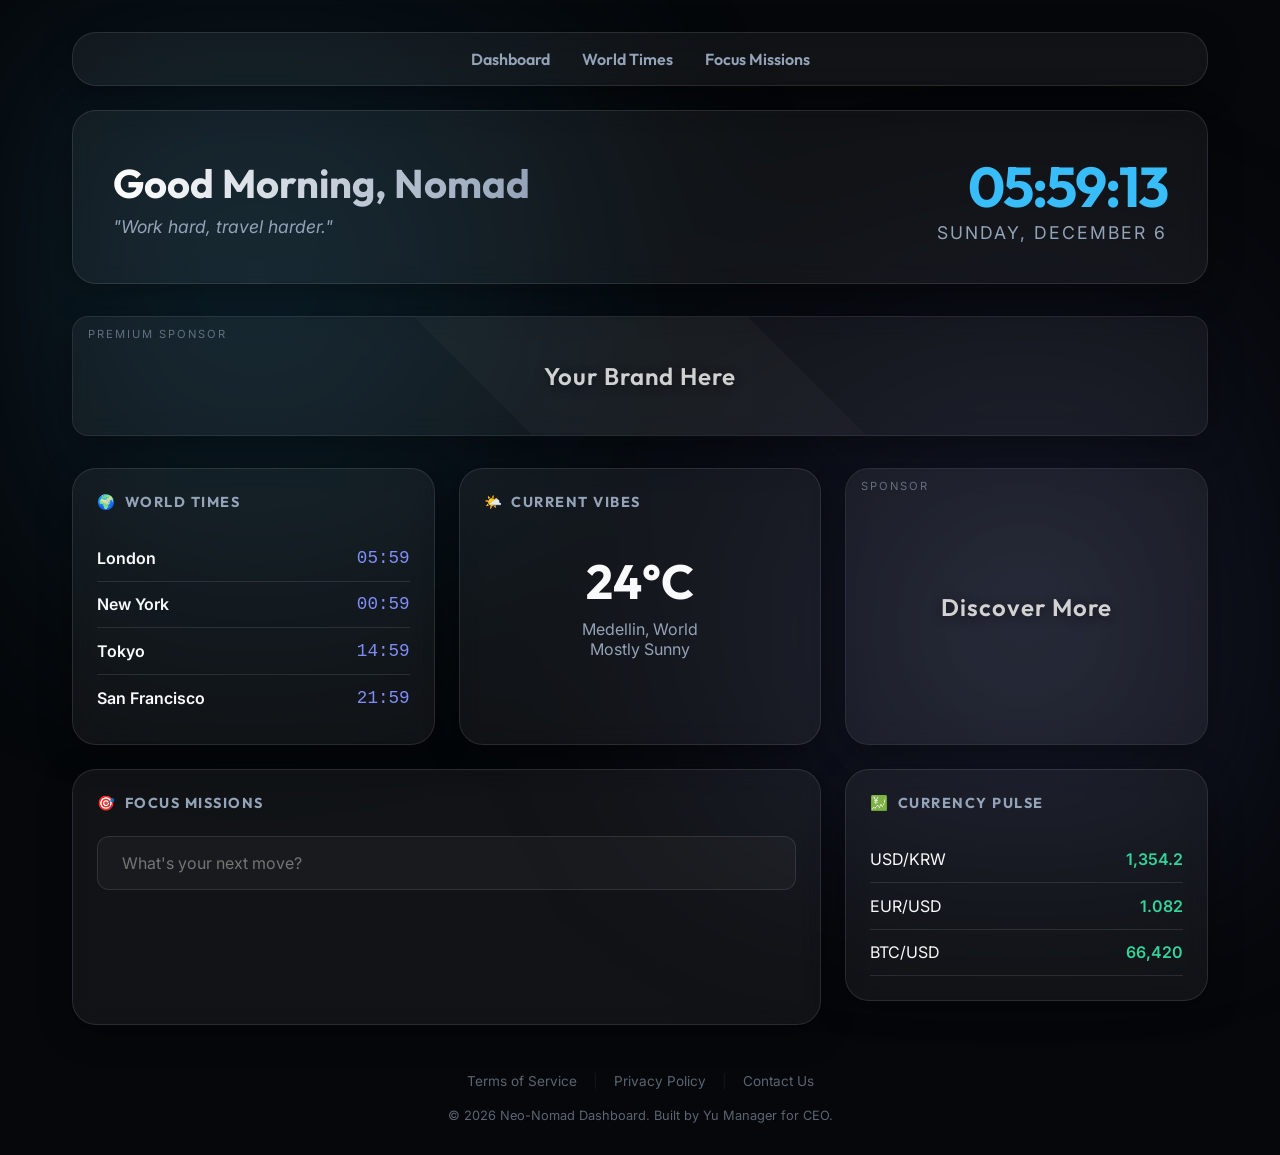
==== index.html @ 683de315 "Enhance site navigation and add policy links for AdSense" ====
<!DOCTYPE html>
<html lang="en">
<head>
    <meta charset="UTF-8">
    <meta name="viewport" content="width=device-width, initial-scale=1.0">
    <title>Neo-Nomad Dashboard | Premium Focus Space</title>
    <meta name="description" content="The ultimate premium dashboard for digital nomads. Stay focused, stay global.">
    <link rel="stylesheet" href="styles.css">
    <!-- Google Fonts: Inter & Outfit -->
    <link href="https://fonts.googleapis.com/css2?family=Inter:wght@300;400;600;800&family=Outfit:wght@300;500;700&display=swap" rel="stylesheet">
    <!-- Google AdSense -->
    <script async src="https://pagead2.googlesyndication.com/pagead/js/adsbygoogle.js?client=ca-pub-3114463937796990" crossorigin="anonymous"></script>
</head>
<body>
    <div class="aura-background"></div>
    
    <main class="dashboard-container">
        <!-- Navigation Menu -->
        <nav class="top-nav glass" id="top">
            <a href="#top">Dashboard</a>
            <a href="#world-times-card">World Times</a>
            <a href="#todo-card">Focus Missions</a>
        </nav>

        <!-- Header Section: Greeting & World Clock -->
        <header class="dashboard-header glass">
            <div class="greeting-area">
                <h1 id="greeting">Good Morning, Nomad</h1>
                <p id="daily-quote">"The world is your office. Make it count."</p>
            </div>
            <div class="main-clock-area">
                <div id="main-time" class="time-display">00:00:00</div>
                <div id="main-date" class="date-display">Saturday, May 16</div>
            </div>
        </header>

        <!-- Premium AdSense Leaderboard Placeholder -->
        <div class="adsense-placeholder leaderboard glass">
            <span class="ad-label">Premium Sponsor</span>
            <div class="ad-content">Your Brand Here</div>
        </div>

        <section class="dashboard-grid">
            <!-- World Times Card -->
            <div class="card glass" id="world-times-card">
                <h3><span class="icon">🌍</span> World Times</h3>
                <div class="timezone-list" id="timezone-list">
                    <!-- Dynamic Content -->
                </div>
            </div>

            <!-- Weather Card -->
            <div class="card glass" id="weather-card">
                <h3><span class="icon">🌤️</span> Current Vibes</h3>
                <div class="weather-content">
                    <div class="temp-main" id="temp">24°C</div>
                    <div class="weather-info">
                        <span id="location">Seoul, KR</span>
                        <span id="condition">Mostly Sunny</span>
                    </div>
                </div>
            </div>

            <!-- Premium AdSense Grid Placeholder -->
            <div class="card glass adsense-placeholder grid-ad">
                <span class="ad-label">Sponsor</span>
                <div class="ad-content">Discover More</div>
            </div>

            <!-- Focus Missions (Todo) -->
            <div class="card glass large" id="todo-card">
                <h3><span class="icon">🎯</span> Focus Missions</h3>
                <form id="todo-form">
                    <input type="text" id="todo-input" placeholder="What's your next move?" autocomplete="off">
                </form>
                <ul id="todo-list">
                    <!-- Dynamic Content -->
                </ul>
            </div>

            <!-- Currency/Finance Card -->
            <div class="card glass" id="finance-card">
                <h3><span class="icon">💹</span> Currency Pulse</h3>
                <div class="currency-list" id="currency-list">
                    <div class="currency-item"><span>USD/KRW</span> <span class="rate">1,354.2</span></div>
                    <div class="currency-item"><span>EUR/USD</span> <span class="rate">1.082</span></div>
                    <div class="currency-item"><span>BTC/USD</span> <span class="rate">66,420</span></div>
                </div>
            </div>
        </section>

        <footer class="dashboard-footer">
            <div class="footer-nav">
                <a href="javascript:alert('Terms of Service is in preparation.')">Terms of Service</a>
                <span class="divider">|</span>
                <a href="javascript:alert('Privacy Policy is in preparation.')">Privacy Policy</a>
                <span class="divider">|</span>
                <a href="mailto:contact@example.com">Contact Us</a>
            </div>
            <p>&copy; 2026 Neo-Nomad Dashboard. Built by Yu Manager for CEO.</p>
        </footer>
    </main>

    <script src="app.js"></script>
</body>
</html>
---- styles.css ----
:root {
    --bg-dark: #05070a;
    --card-bg: rgba(255, 255, 255, 0.05);
    --border-color: rgba(255, 255, 255, 0.1);
    --text-main: #f8fafc;
    --text-muted: #94a3b8;
    --accent-blue: #38bdf8;
    --accent-purple: #818cf8;
    --accent-green: #34d399;
    --font-heading: 'Outfit', sans-serif;
    --font-body: 'Inter', sans-serif;
}

* {
    margin: 0;
    padding: 0;
    box-sizing: border-box;
}

body {
    background-color: var(--bg-dark);
    color: var(--text-main);
    font-family: var(--font-body);
    min-height: 100vh;
    overflow-x: hidden;
    display: flex;
    justify-content: center;
    align-items: center;
}

/* Aurora Background Effect */
.aura-background {
    position: fixed;
    top: 0;
    left: 0;
    width: 100%;
    height: 100%;
    z-index: -1;
    background: radial-gradient(circle at 20% 30%, rgba(56, 189, 248, 0.15) 0%, transparent 40%),
                radial-gradient(circle at 80% 70%, rgba(129, 140, 248, 0.15) 0%, transparent 40%);
    filter: blur(80px);
    animation: aura-move 20s infinite alternate;
}

@keyframes aura-move {
    0% { transform: scale(1) translate(0, 0); }
    100% { transform: scale(1.1) translate(2%, 2%); }
}

.dashboard-container {
    width: 100%;
    max-width: 1200px;
    padding: 2rem;
    animation: fade-in 1s ease-out;
}

@keyframes fade-in {
    from { opacity: 0; transform: translateY(20px); }
    to { opacity: 1; transform: translateY(0); }
}

/* Glassmorphism Utility */
.glass {
    background: var(--card-bg);
    backdrop-filter: blur(12px);
    -webkit-backdrop-filter: blur(12px);
    border: 1px solid var(--border-color);
    border-radius: 24px;
    box-shadow: 0 8px 32px 0 rgba(0, 0, 0, 0.37);
}

/* Header Styles */
.dashboard-header {
    display: flex;
    justify-content: space-between;
    align-items: center;
    padding: 2.5rem;
    margin-bottom: 2rem;
}

.greeting-area h1 {
    font-family: var(--font-heading);
    font-size: 2.5rem;
    font-weight: 700;
    margin-bottom: 0.5rem;
    background: linear-gradient(to right, #fff, var(--text-muted));
    -webkit-background-clip: text;
    -webkit-text-fill-color: transparent;
}

.greeting-area p {
    color: var(--text-muted);
    font-style: italic;
    font-size: 1.1rem;
}

.main-clock-area {
    text-align: right;
}

.time-display {
    font-family: var(--font-heading);
    font-size: 3.5rem;
    font-weight: 700;
    color: var(--accent-blue);
    letter-spacing: -2px;
}

.date-display {
    font-size: 1.1rem;
    color: var(--text-muted);
    text-transform: uppercase;
    letter-spacing: 2px;
}

/* Grid Layout */
.dashboard-grid {
    display: grid;
    grid-template-columns: repeat(3, 1fr);
    gap: 1.5rem;
}

.card {
    padding: 1.5rem;
    transition: transform 0.3s cubic-bezier(0.175, 0.885, 0.32, 1.275), box-shadow 0.3s ease;
}

.card:hover {
    transform: translateY(-5px);
    border-color: rgba(255, 255, 255, 0.2);
    box-shadow: 0 12px 40px 0 rgba(0, 0, 0, 0.5);
}

.card h3 {
    font-family: var(--font-heading);
    font-size: 0.9rem;
    color: var(--text-muted);
    text-transform: uppercase;
    letter-spacing: 1.5px;
    margin-bottom: 1.5rem;
    display: flex;
    align-items: center;
    gap: 8px;
}

.card.large {
    grid-column: span 2;
    grid-row: span 2;
}

/* Timezone List */
.timezone-item {
    display: flex;
    justify-content: space-between;
    align-items: center;
    padding: 0.8rem 0;
    border-bottom: 1px solid var(--border-color);
}

.timezone-item:last-child { border-bottom: none; }
.timezone-city { font-weight: 600; }
.timezone-time { color: var(--accent-purple); font-family: monospace; font-size: 1.1rem; }

/* Weather Section */
.weather-content {
    display: flex;
    flex-direction: column;
    align-items: center;
    justify-content: center;
    padding: 1rem 0;
}

.temp-main {
    font-size: 3rem;
    font-weight: 700;
    font-family: var(--font-heading);
    margin-bottom: 0.5rem;
}

.weather-info {
    display: flex;
    flex-direction: column;
    align-items: center;
    color: var(--text-muted);
}

/* To-do List Section */
#todo-form {
    margin-bottom: 1.5rem;
}

#todo-input {
    width: 100%;
    background: rgba(255, 255, 255, 0.03);
    border: 1px solid var(--border-color);
    padding: 1rem 1.5rem;
    border-radius: 12px;
    color: white;
    font-family: var(--font-body);
    font-size: 1rem;
    transition: all 0.3s ease;
}

#todo-input:focus {
    outline: none;
    border-color: var(--accent-blue);
    background: rgba(255, 255, 255, 0.08);
}

#todo-list {
    list-style: none;
    max-height: 300px;
    overflow-y: auto;
}

.todo-item {
    display: flex;
    align-items: center;
    padding: 1rem;
    background: rgba(255, 255, 255, 0.02);
    border-radius: 12px;
    margin-bottom: 0.8rem;
    transition: all 0.2s ease;
    animation: slide-in 0.3s ease-out;
}

@keyframes slide-in {
    from { opacity: 0; transform: translateX(-10px); }
    to { opacity: 1; transform: translateX(0); }
}

.todo-item:hover {
    background: rgba(255, 255, 255, 0.05);
}

.todo-item input[type="checkbox"] {
    margin-right: 1rem;
    width: 18px;
    height: 18px;
    accent-color: var(--accent-green);
    cursor: pointer;
}

.todo-text {
    flex: 1;
}

.todo-item.completed .todo-text {
    text-decoration: line-through;
    color: var(--text-muted);
}

.delete-btn {
    background: none;
    border: none;
    color: #ef4444;
    cursor: pointer;
    font-size: 1.2rem;
    opacity: 0;
    transition: opacity 0.2s;
}

.todo-item:hover .delete-btn {
    opacity: 1;
}

/* Currency List */
.currency-item {
    display: flex;
    justify-content: space-between;
    padding: 0.8rem 0;
    border-bottom: 1px solid var(--border-color);
}
.rate { color: var(--accent-green); font-weight: 600; }

/* ===== Navigation & Footer Links ===== */
.top-nav {
    display: flex; justify-content: center; gap: 2rem; margin-bottom: 1.5rem; padding: 1rem;
}
.top-nav a {
    color: var(--text-muted); text-decoration: none; font-size: 1rem; font-weight: 600; font-family: var(--font-heading); transition: color 0.3s;
}
.top-nav a:hover { color: var(--accent-blue); }

.footer-nav {
    display: flex; justify-content: center; gap: 1rem; margin-bottom: 1.2rem; align-items: center;
}
.footer-nav a {
    color: var(--text-muted); text-decoration: none; font-size: 0.85rem; transition: color 0.3s;
}
.footer-nav a:hover { color: var(--accent-blue); }
.footer-nav .divider { color: var(--border-color); font-size: 0.85rem; }

/* Footer */
.dashboard-footer {
    text-align: center;
    margin-top: 3rem;
    color: var(--text-muted);
    font-size: 0.8rem;
    opacity: 0.6;
}

/* AdSense Premium Placeholders */
.adsense-placeholder {
    display: flex;
    flex-direction: column;
    align-items: center;
    justify-content: center;
    position: relative;
    overflow: hidden;
    text-align: center;
    margin-bottom: 2rem;
    transition: all 0.3s ease;
    border: 1px solid rgba(255, 255, 255, 0.08);
}

.adsense-placeholder::before {
    content: '';
    position: absolute;
    top: -50%; left: -50%; width: 200%; height: 200%;
    background: radial-gradient(circle, rgba(255,255,255,0.03) 0%, transparent 70%);
    transform: rotate(45deg);
    pointer-events: none;
}

.adsense-placeholder:hover {
    border-color: rgba(255, 255, 255, 0.2);
    box-shadow: 0 0 20px rgba(56, 189, 248, 0.2);
}

.leaderboard {
    width: 100%;
    height: 120px;
    border-radius: 16px;
}

.grid-ad {
    height: 100%;
    min-height: 250px;
    margin-bottom: 0;
}

.ad-label {
    position: absolute;
    top: 10px;
    left: 15px;
    font-size: 0.7rem;
    text-transform: uppercase;
    letter-spacing: 2px;
    color: var(--text-muted);
    opacity: 0.6;
}

.ad-content {
    font-family: var(--font-heading);
    font-size: 1.5rem;
    font-weight: 600;
    color: rgba(255, 255, 255, 0.8);
    letter-spacing: 1px;
    text-shadow: 0 2px 10px rgba(0,0,0,0.5);
}

/* Responsive */
@media (max-width: 992px) {
    .dashboard-grid { grid-template-columns: repeat(2, 1fr); }
    .card.large { grid-column: span 2; }
}

@media (max-width: 600px) {
    .dashboard-header { flex-direction: column; text-align: center; }
    .main-clock-area { text-align: center; margin-top: 1.5rem; }
    .dashboard-grid { grid-template-columns: 1fr; }
    .card.large { grid-column: span 1; }
}
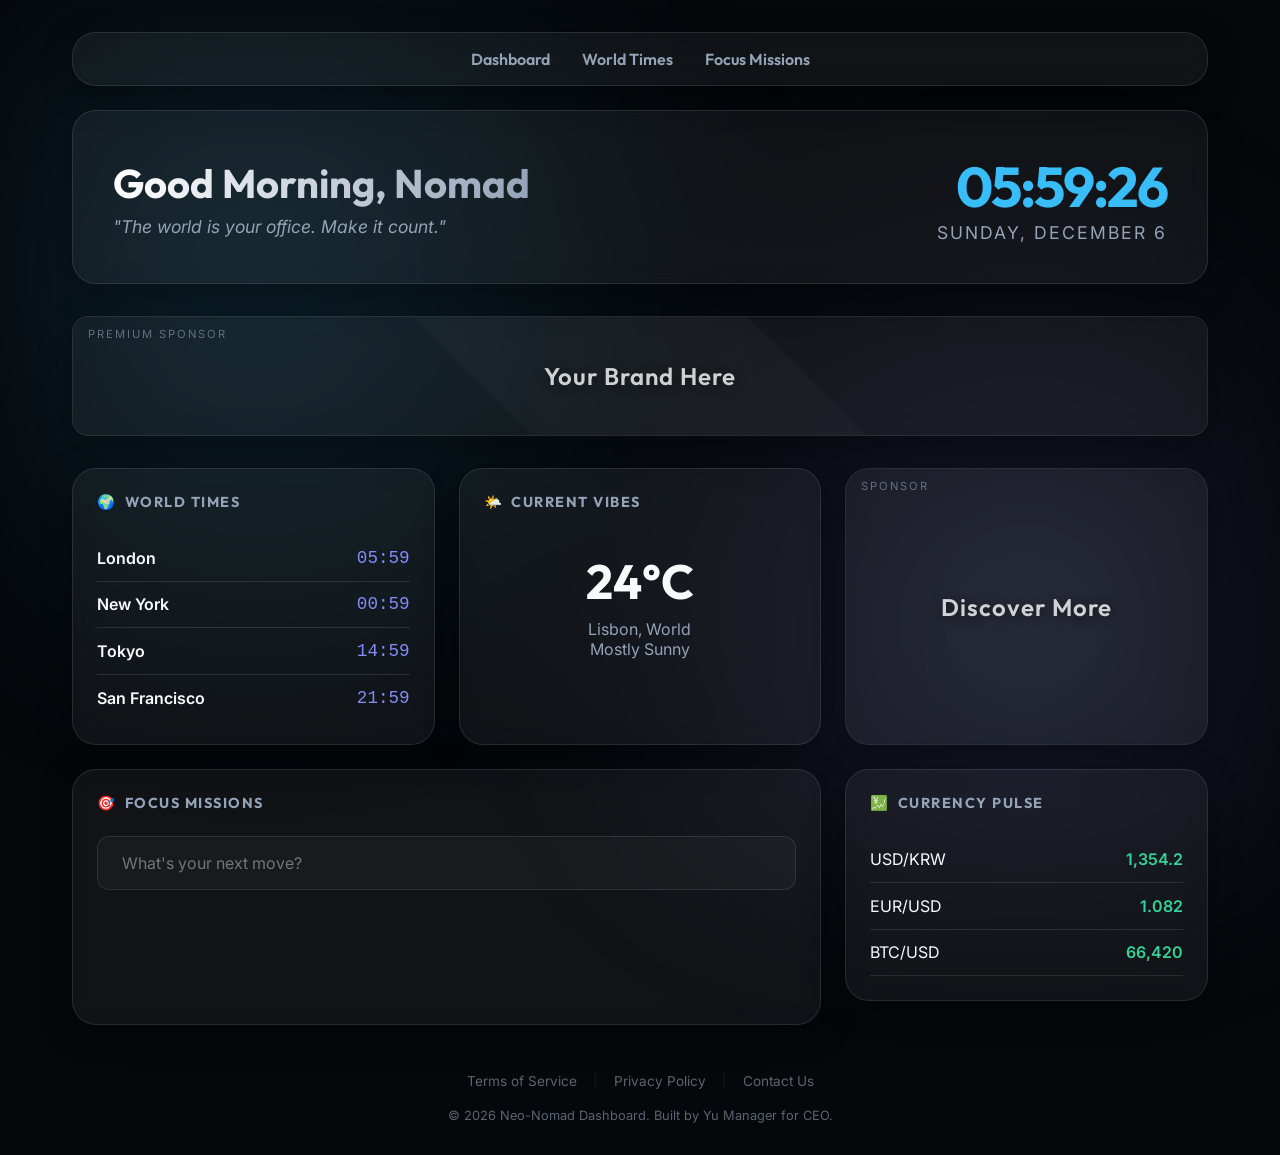
==== commit 51e4376a: "Update Contact Us link to GitHub Issues" ====
--- a/index.html
+++ b/index.html
@@ -95,7 +95,7 @@
                 <span class="divider">|</span>
                 <a href="javascript:alert('Privacy Policy is in preparation.')">Privacy Policy</a>
                 <span class="divider">|</span>
-                <a href="mailto:contact@example.com">Contact Us</a>
+                <a href="https://github.com/k2871015/nomad-schedule/issues/new" target="_blank">Contact Us</a>
             </div>
             <p>&copy; 2026 Neo-Nomad Dashboard. Built by Yu Manager for CEO.</p>
         </footer>
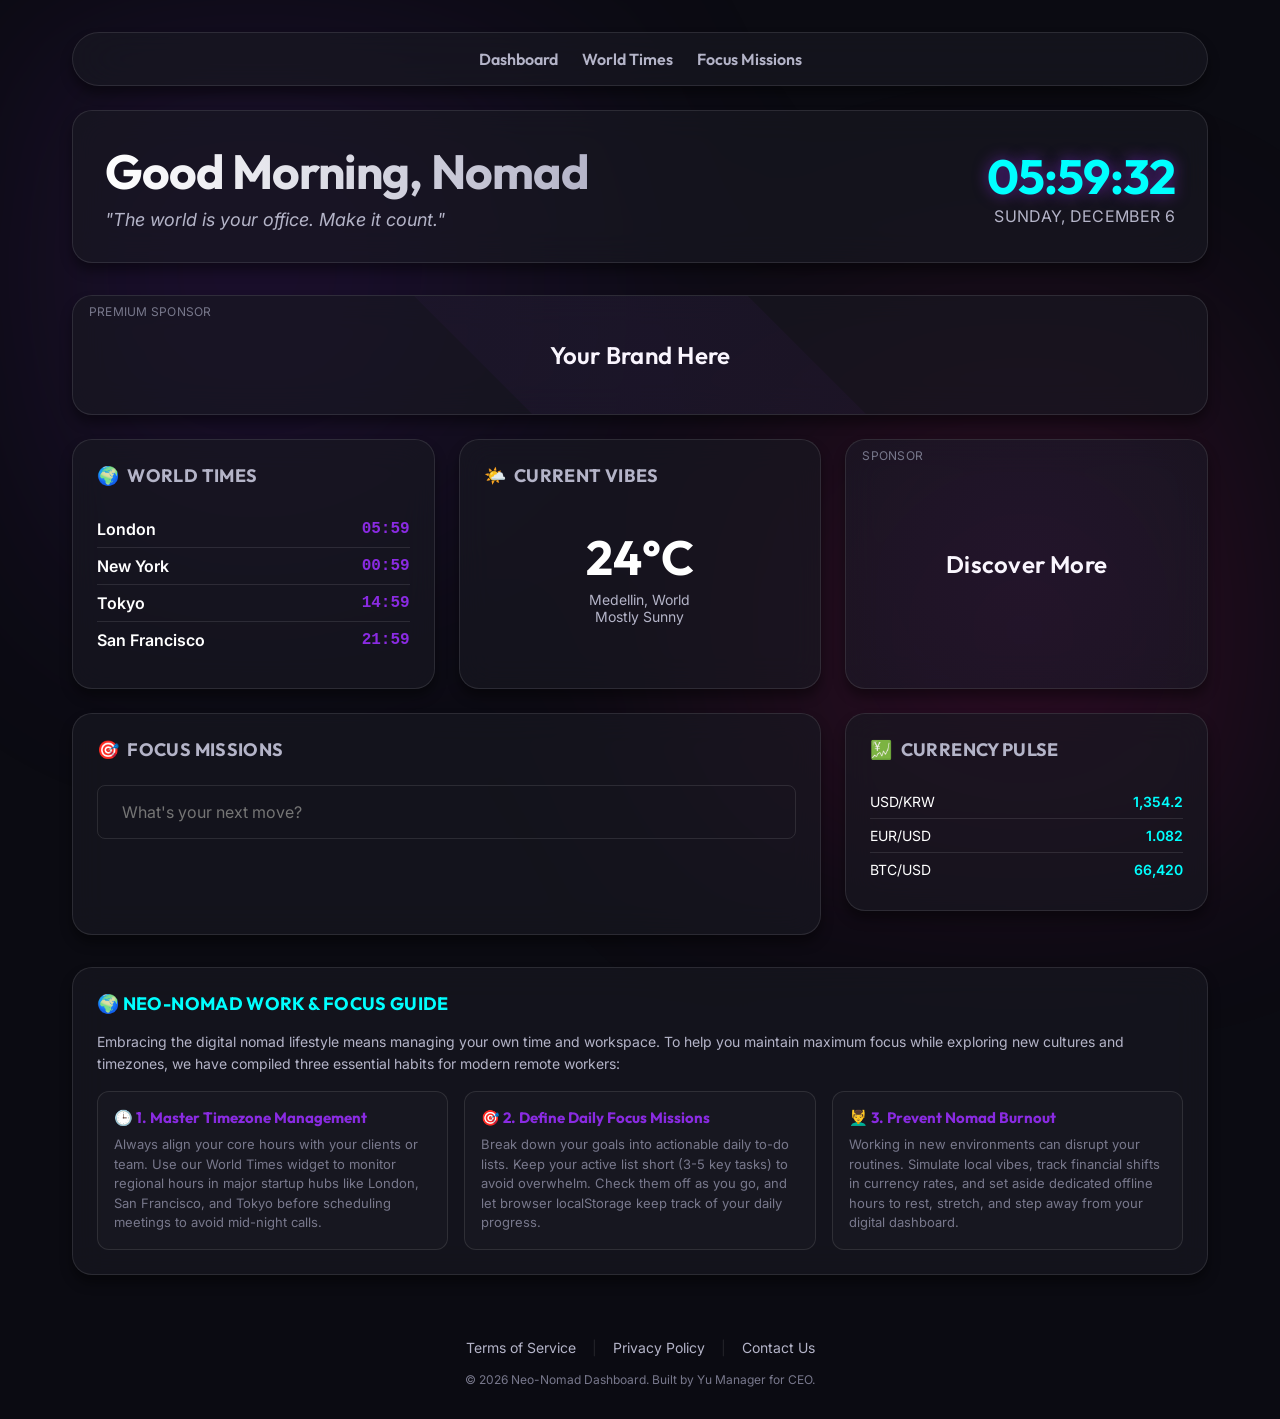
==== commit da45fd17: "fix: AdSense policy violations - add privacy/terms pages and Nomad Guide" ====
--- a/index.html
+++ b/index.html
@@ -89,11 +89,39 @@
             </div>
         </section>
 
+        <!-- ===== NOMAD GUIDE SECTION ===== -->
+        <section class="card glass nomad-guide-section" id="nomad-guide" style="margin-top: var(--spacing-xl); padding: var(--spacing-lg);">
+            <h3 style="color: var(--colors-accent); font-family: var(--font-heading); font-size: 18px; margin-bottom: var(--spacing-md); text-transform: uppercase;">🌍 Neo-Nomad Work & Focus Guide</h3>
+            <p style="color: var(--colors-text-secondary); font-size: 14px; line-height: 1.6; margin-bottom: var(--spacing-md);">
+                Embracing the digital nomad lifestyle means managing your own time and workspace. To help you maintain maximum focus while exploring new cultures and timezones, we have compiled three essential habits for modern remote workers:
+            </p>
+            <div style="display: grid; grid-template-columns: repeat(auto-fit, minmax(280px, 1fr)); gap: var(--spacing-md); margin-top: var(--spacing-md);">
+                <div style="background: rgba(255,255,255,0.02); border: 1px solid var(--colors-border-light); padding: var(--spacing-md); border-radius: var(--radius-md);">
+                    <h4 style="color: var(--colors-primary); font-size: 15px; margin-bottom: var(--spacing-sm); font-family: var(--font-heading);">🕒 1. Master Timezone Management</h4>
+                    <p style="color: var(--colors-text-muted); font-size: 13px; line-height: 1.5;">
+                        Always align your core hours with your clients or team. Use our World Times widget to monitor regional hours in major startup hubs like London, San Francisco, and Tokyo before scheduling meetings to avoid mid-night calls.
+                    </p>
+                </div>
+                <div style="background: rgba(255,255,255,0.02); border: 1px solid var(--colors-border-light); padding: var(--spacing-md); border-radius: var(--radius-md);">
+                    <h4 style="color: var(--colors-primary); font-size: 15px; margin-bottom: var(--spacing-sm); font-family: var(--font-heading);">🎯 2. Define Daily Focus Missions</h4>
+                    <p style="color: var(--colors-text-muted); font-size: 13px; line-height: 1.5;">
+                        Break down your goals into actionable daily to-do lists. Keep your active list short (3-5 key tasks) to avoid overwhelm. Check them off as you go, and let browser localStorage keep track of your daily progress.
+                    </p>
+                </div>
+                <div style="background: rgba(255,255,255,0.02); border: 1px solid var(--colors-border-light); padding: var(--spacing-md); border-radius: var(--radius-md);">
+                    <h4 style="color: var(--colors-primary); font-size: 15px; margin-bottom: var(--spacing-sm); font-family: var(--font-heading);">💆‍♂️ 3. Prevent Nomad Burnout</h4>
+                    <p style="color: var(--colors-text-muted); font-size: 13px; line-height: 1.5;">
+                        Working in new environments can disrupt your routines. Simulate local vibes, track financial shifts in currency rates, and set aside dedicated offline hours to rest, stretch, and step away from your digital dashboard.
+                    </p>
+                </div>
+            </div>
+        </section>
+
         <footer class="dashboard-footer">
             <div class="footer-nav">
-                <a href="javascript:alert('Terms of Service is in preparation.')">Terms of Service</a>
+                <a href="terms.html">Terms of Service</a>
                 <span class="divider">|</span>
-                <a href="javascript:alert('Privacy Policy is in preparation.')">Privacy Policy</a>
+                <a href="privacy.html">Privacy Policy</a>
                 <span class="divider">|</span>
                 <a href="https://github.com/k2871015/nomad-schedule/issues/new" target="_blank">Contact Us</a>
             </div>
--- a/styles.css
+++ b/styles.css
@@ -1,14 +1,44 @@
 :root {
-    --bg-dark: #05070a;
-    --card-bg: rgba(255, 255, 255, 0.05);
-    --border-color: rgba(255, 255, 255, 0.1);
-    --text-main: #f8fafc;
-    --text-muted: #94a3b8;
-    --accent-blue: #38bdf8;
-    --accent-purple: #818cf8;
-    --accent-green: #34d399;
+    --colors-primary: #8A2BE2;
+    --colors-secondary: #FF1493;
+    --colors-accent: #00FFFF;
+    
+    --colors-surface-base: rgba(25, 25, 35, 0.65);
+    --colors-surface-hover: rgba(45, 45, 60, 0.8);
+    --colors-surface-active: rgba(60, 60, 80, 0.9);
+    --colors-background: #0B0B12;
+    
+    --colors-text-primary: #FFFFFF;
+    --colors-text-secondary: #B4B4C8;
+    --colors-text-muted: #78788C;
+    
+    --colors-border-light: rgba(255, 255, 255, 0.1);
+    --colors-border-focus: rgba(138, 43, 226, 0.5);
+    
     --font-heading: 'Outfit', sans-serif;
     --font-body: 'Inter', sans-serif;
+    
+    --spacing-xs: 4px;
+    --spacing-sm: 8px;
+    --spacing-md: 16px;
+    --spacing-lg: 24px;
+    --spacing-xl: 32px;
+    --spacing-2xl: 48px;
+    --spacing-3xl: 64px;
+
+    --backdrop-blur-sm: blur(8px);
+    --backdrop-blur-md: blur(16px);
+    --backdrop-blur-lg: blur(24px);
+
+    --shadow-sm: 0 4px 6px rgba(0, 0, 0, 0.3);
+    --shadow-md: 0 8px 12px rgba(0, 0, 0, 0.4);
+    --shadow-lg: 0 16px 24px rgba(0, 0, 0, 0.5);
+    --shadow-glow: 0 0 15px rgba(138, 43, 226, 0.6);
+
+    --radius-sm: 8px;
+    --radius-md: 12px;
+    --radius-lg: 20px;
+    --radius-full: 9999px;
 }
 
 * {
@@ -18,8 +48,8 @@
 }
 
 body {
-    background-color: var(--bg-dark);
-    color: var(--text-main);
+    background-color: var(--colors-background);
+    color: var(--colors-text-primary);
     font-family: var(--font-body);
     min-height: 100vh;
     overflow-x: hidden;
@@ -36,8 +66,8 @@
     width: 100%;
     height: 100%;
     z-index: -1;
-    background: radial-gradient(circle at 20% 30%, rgba(56, 189, 248, 0.15) 0%, transparent 40%),
-                radial-gradient(circle at 80% 70%, rgba(129, 140, 248, 0.15) 0%, transparent 40%);
+    background: radial-gradient(circle at 20% 30%, rgba(138, 43, 226, 0.15) 0%, transparent 40%),
+                radial-gradient(circle at 80% 70%, rgba(255, 20, 147, 0.15) 0%, transparent 40%);
     filter: blur(80px);
     animation: aura-move 20s infinite alternate;
 }
@@ -50,7 +80,7 @@
 .dashboard-container {
     width: 100%;
     max-width: 1200px;
-    padding: 2rem;
+    padding: var(--spacing-xl);
     animation: fade-in 1s ease-out;
 }
 
@@ -61,12 +91,13 @@
 
 /* Glassmorphism Utility */
 .glass {
-    background: var(--card-bg);
-    backdrop-filter: blur(12px);
-    -webkit-backdrop-filter: blur(12px);
-    border: 1px solid var(--border-color);
-    border-radius: 24px;
-    box-shadow: 0 8px 32px 0 rgba(0, 0, 0, 0.37);
+    background: var(--colors-surface-base);
+    backdrop-filter: var(--backdrop-blur-md);
+    -webkit-backdrop-filter: var(--backdrop-blur-md);
+    border: 1px solid var(--colors-border-light);
+    border-radius: var(--radius-lg);
+    box-shadow: var(--shadow-md);
+    transition: all 0.3s ease;
 }
 
 /* Header Styles */
@@ -74,24 +105,26 @@
     display: flex;
     justify-content: space-between;
     align-items: center;
-    padding: 2.5rem;
-    margin-bottom: 2rem;
+    padding: var(--spacing-xl);
+    margin-bottom: var(--spacing-xl);
 }
 
 .greeting-area h1 {
     font-family: var(--font-heading);
-    font-size: 2.5rem;
+    font-size: 48px;
     font-weight: 700;
-    margin-bottom: 0.5rem;
-    background: linear-gradient(to right, #fff, var(--text-muted));
+    line-height: 1.2;
+    letter-spacing: -0.02em;
+    margin-bottom: var(--spacing-sm);
+    background: linear-gradient(to right, #fff, var(--colors-text-secondary));
     -webkit-background-clip: text;
     -webkit-text-fill-color: transparent;
 }
 
 .greeting-area p {
-    color: var(--text-muted);
+    color: var(--colors-text-secondary);
+    font-size: 18px;
     font-style: italic;
-    font-size: 1.1rem;
 }
 
 .main-clock-area {
@@ -100,47 +133,48 @@
 
 .time-display {
     font-family: var(--font-heading);
-    font-size: 3.5rem;
+    font-size: 48px;
     font-weight: 700;
-    color: var(--accent-blue);
-    letter-spacing: -2px;
+    color: var(--colors-accent);
+    letter-spacing: -0.02em;
+    text-shadow: var(--shadow-glow);
 }
 
 .date-display {
-    font-size: 1.1rem;
-    color: var(--text-muted);
+    font-size: 16px;
+    color: var(--colors-text-secondary);
     text-transform: uppercase;
-    letter-spacing: 2px;
+    letter-spacing: 0.02em;
 }
 
 /* Grid Layout */
 .dashboard-grid {
     display: grid;
     grid-template-columns: repeat(3, 1fr);
-    gap: 1.5rem;
+    gap: var(--spacing-lg);
 }
 
 .card {
-    padding: 1.5rem;
-    transition: transform 0.3s cubic-bezier(0.175, 0.885, 0.32, 1.275), box-shadow 0.3s ease;
+    padding: var(--spacing-lg);
+    border-radius: var(--radius-lg);
 }
 
 .card:hover {
-    transform: translateY(-5px);
-    border-color: rgba(255, 255, 255, 0.2);
-    box-shadow: 0 12px 40px 0 rgba(0, 0, 0, 0.5);
+    transform: translateY(-4px);
+    border-color: var(--colors-primary);
+    box-shadow: var(--shadow-lg);
 }
 
 .card h3 {
     font-family: var(--font-heading);
-    font-size: 0.9rem;
-    color: var(--text-muted);
+    font-size: 18px;
+    color: var(--colors-text-secondary);
     text-transform: uppercase;
-    letter-spacing: 1.5px;
-    margin-bottom: 1.5rem;
-    display: flex;
-    align-items: center;
-    gap: 8px;
+    letter-spacing: 0.02em;
+    margin-bottom: var(--spacing-lg);
+    display: flex;
+    align-items: center;
+    gap: var(--spacing-sm);
 }
 
 .card.large {
@@ -153,13 +187,13 @@
     display: flex;
     justify-content: space-between;
     align-items: center;
-    padding: 0.8rem 0;
-    border-bottom: 1px solid var(--border-color);
+    padding: var(--spacing-sm) 0;
+    border-bottom: 1px solid var(--colors-border-light);
 }
 
 .timezone-item:last-child { border-bottom: none; }
-.timezone-city { font-weight: 600; }
-.timezone-time { color: var(--accent-purple); font-family: monospace; font-size: 1.1rem; }
+.timezone-city { font-weight: 600; color: var(--colors-text-primary); }
+.timezone-time { color: var(--colors-primary); font-family: monospace; font-size: 16px; font-weight: bold; }
 
 /* Weather Section */
 .weather-content {
@@ -167,44 +201,46 @@
     flex-direction: column;
     align-items: center;
     justify-content: center;
-    padding: 1rem 0;
+    padding: var(--spacing-md) 0;
 }
 
 .temp-main {
-    font-size: 3rem;
+    font-size: 48px;
     font-weight: 700;
     font-family: var(--font-heading);
-    margin-bottom: 0.5rem;
+    margin-bottom: var(--spacing-xs);
+    color: var(--colors-text-primary);
 }
 
 .weather-info {
     display: flex;
     flex-direction: column;
     align-items: center;
-    color: var(--text-muted);
+    color: var(--colors-text-secondary);
+    font-size: 14px;
 }
 
 /* To-do List Section */
 #todo-form {
-    margin-bottom: 1.5rem;
+    margin-bottom: var(--spacing-md);
 }
 
 #todo-input {
     width: 100%;
-    background: rgba(255, 255, 255, 0.03);
-    border: 1px solid var(--border-color);
-    padding: 1rem 1.5rem;
-    border-radius: 12px;
-    color: white;
+    background: transparent;
+    border: 1px solid var(--colors-border-light);
+    padding: var(--spacing-md) var(--spacing-lg);
+    border-radius: var(--radius-sm);
+    color: var(--colors-text-primary);
     font-family: var(--font-body);
-    font-size: 1rem;
+    font-size: 16px;
     transition: all 0.3s ease;
 }
 
 #todo-input:focus {
     outline: none;
-    border-color: var(--accent-blue);
-    background: rgba(255, 255, 255, 0.08);
+    border-color: var(--colors-border-focus);
+    box-shadow: var(--shadow-glow);
 }
 
 #todo-list {
@@ -216,10 +252,10 @@
 .todo-item {
     display: flex;
     align-items: center;
-    padding: 1rem;
-    background: rgba(255, 255, 255, 0.02);
-    border-radius: 12px;
-    margin-bottom: 0.8rem;
+    padding: var(--spacing-md);
+    background: var(--colors-surface-base);
+    border-radius: var(--radius-md);
+    margin-bottom: var(--spacing-sm);
     transition: all 0.2s ease;
     animation: slide-in 0.3s ease-out;
 }
@@ -230,32 +266,34 @@
 }
 
 .todo-item:hover {
-    background: rgba(255, 255, 255, 0.05);
+    background: var(--colors-surface-hover);
+    transform: translateX(4px);
 }
 
 .todo-item input[type="checkbox"] {
-    margin-right: 1rem;
+    margin-right: var(--spacing-md);
     width: 18px;
     height: 18px;
-    accent-color: var(--accent-green);
+    accent-color: var(--colors-primary);
     cursor: pointer;
 }
 
 .todo-text {
     flex: 1;
+    font-size: 14px;
 }
 
 .todo-item.completed .todo-text {
     text-decoration: line-through;
-    color: var(--text-muted);
+    color: var(--colors-text-muted);
 }
 
 .delete-btn {
     background: none;
     border: none;
-    color: #ef4444;
+    color: var(--colors-secondary);
     cursor: pointer;
-    font-size: 1.2rem;
+    font-size: 18px;
     opacity: 0;
     transition: opacity 0.2s;
 }
@@ -268,36 +306,39 @@
 .currency-item {
     display: flex;
     justify-content: space-between;
-    padding: 0.8rem 0;
-    border-bottom: 1px solid var(--border-color);
-}
-.rate { color: var(--accent-green); font-weight: 600; }
+    padding: var(--spacing-sm) 0;
+    border-bottom: 1px solid var(--colors-border-light);
+    font-size: 14px;
+}
+.currency-item:last-child { border-bottom: none; }
+.rate { color: var(--colors-accent); font-weight: 600; }
 
 /* ===== Navigation & Footer Links ===== */
 .top-nav {
-    display: flex; justify-content: center; gap: 2rem; margin-bottom: 1.5rem; padding: 1rem;
+    display: flex; justify-content: center; gap: var(--spacing-lg); margin-bottom: var(--spacing-lg); padding: var(--spacing-md);
+    backdrop-filter: var(--backdrop-blur-lg);
+    border-radius: var(--radius-full);
 }
 .top-nav a {
-    color: var(--text-muted); text-decoration: none; font-size: 1rem; font-weight: 600; font-family: var(--font-heading); transition: color 0.3s;
-}
-.top-nav a:hover { color: var(--accent-blue); }
+    color: var(--colors-text-secondary); text-decoration: none; font-size: 16px; font-weight: 600; font-family: var(--font-heading); transition: color 0.3s;
+}
+.top-nav a:hover { color: var(--colors-primary); text-shadow: var(--shadow-glow); }
 
 .footer-nav {
-    display: flex; justify-content: center; gap: 1rem; margin-bottom: 1.2rem; align-items: center;
+    display: flex; justify-content: center; gap: var(--spacing-md); margin-bottom: var(--spacing-md); align-items: center;
 }
 .footer-nav a {
-    color: var(--text-muted); text-decoration: none; font-size: 0.85rem; transition: color 0.3s;
-}
-.footer-nav a:hover { color: var(--accent-blue); }
-.footer-nav .divider { color: var(--border-color); font-size: 0.85rem; }
+    color: var(--colors-text-secondary); text-decoration: none; font-size: 14px; transition: color 0.3s;
+}
+.footer-nav a:hover { color: var(--colors-primary); }
+.footer-nav .divider { color: var(--colors-border-light); font-size: 14px; }
 
 /* Footer */
 .dashboard-footer {
     text-align: center;
-    margin-top: 3rem;
-    color: var(--text-muted);
-    font-size: 0.8rem;
-    opacity: 0.6;
+    margin-top: var(--spacing-3xl);
+    color: var(--colors-text-muted);
+    font-size: 12px;
 }
 
 /* AdSense Premium Placeholders */
@@ -309,29 +350,29 @@
     position: relative;
     overflow: hidden;
     text-align: center;
-    margin-bottom: 2rem;
+    margin-bottom: var(--spacing-lg);
     transition: all 0.3s ease;
-    border: 1px solid rgba(255, 255, 255, 0.08);
+    border: 1px solid var(--colors-border-light);
 }
 
 .adsense-placeholder::before {
     content: '';
     position: absolute;
     top: -50%; left: -50%; width: 200%; height: 200%;
-    background: radial-gradient(circle, rgba(255,255,255,0.03) 0%, transparent 70%);
+    background: radial-gradient(circle, rgba(138, 43, 226, 0.05) 0%, transparent 70%);
     transform: rotate(45deg);
     pointer-events: none;
 }
 
 .adsense-placeholder:hover {
-    border-color: rgba(255, 255, 255, 0.2);
-    box-shadow: 0 0 20px rgba(56, 189, 248, 0.2);
+    border-color: var(--colors-primary);
+    box-shadow: var(--shadow-glow);
 }
 
 .leaderboard {
     width: 100%;
     height: 120px;
-    border-radius: 16px;
+    border-radius: var(--radius-lg);
 }
 
 .grid-ad {
@@ -342,33 +383,47 @@
 
 .ad-label {
     position: absolute;
-    top: 10px;
-    left: 15px;
-    font-size: 0.7rem;
+    top: var(--spacing-sm);
+    left: var(--spacing-md);
+    font-size: 12px;
     text-transform: uppercase;
-    letter-spacing: 2px;
-    color: var(--text-muted);
-    opacity: 0.6;
+    letter-spacing: 0.02em;
+    color: var(--colors-text-muted);
 }
 
 .ad-content {
     font-family: var(--font-heading);
-    font-size: 1.5rem;
+    font-size: 24px;
     font-weight: 600;
-    color: rgba(255, 255, 255, 0.8);
-    letter-spacing: 1px;
-    text-shadow: 0 2px 10px rgba(0,0,0,0.5);
+    color: var(--colors-text-primary);
+    letter-spacing: 0.01em;
 }
 
 /* Responsive */
-@media (max-width: 992px) {
+@media (max-width: 1024px) {
     .dashboard-grid { grid-template-columns: repeat(2, 1fr); }
     .card.large { grid-column: span 2; }
 }
 
-@media (max-width: 600px) {
-    .dashboard-header { flex-direction: column; text-align: center; }
-    .main-clock-area { text-align: center; margin-top: 1.5rem; }
+@media (max-width: 640px) {
+    .dashboard-header { flex-direction: column; text-align: center; gap: var(--spacing-md); }
+    .main-clock-area { text-align: center; margin-top: 0; }
     .dashboard-grid { grid-template-columns: 1fr; }
     .card.large { grid-column: span 1; }
-}
+    .top-nav { flex-direction: column; text-align: center; gap: var(--spacing-sm); border-radius: var(--radius-lg); }
+}
+
+/* Scrollbar customization */
+::-webkit-scrollbar {
+    width: 8px;
+}
+::-webkit-scrollbar-track {
+    background: var(--colors-background);
+}
+::-webkit-scrollbar-thumb {
+    background: var(--colors-surface-active);
+    border-radius: var(--radius-full);
+}
+::-webkit-scrollbar-thumb:hover {
+    background: var(--colors-primary);
+}
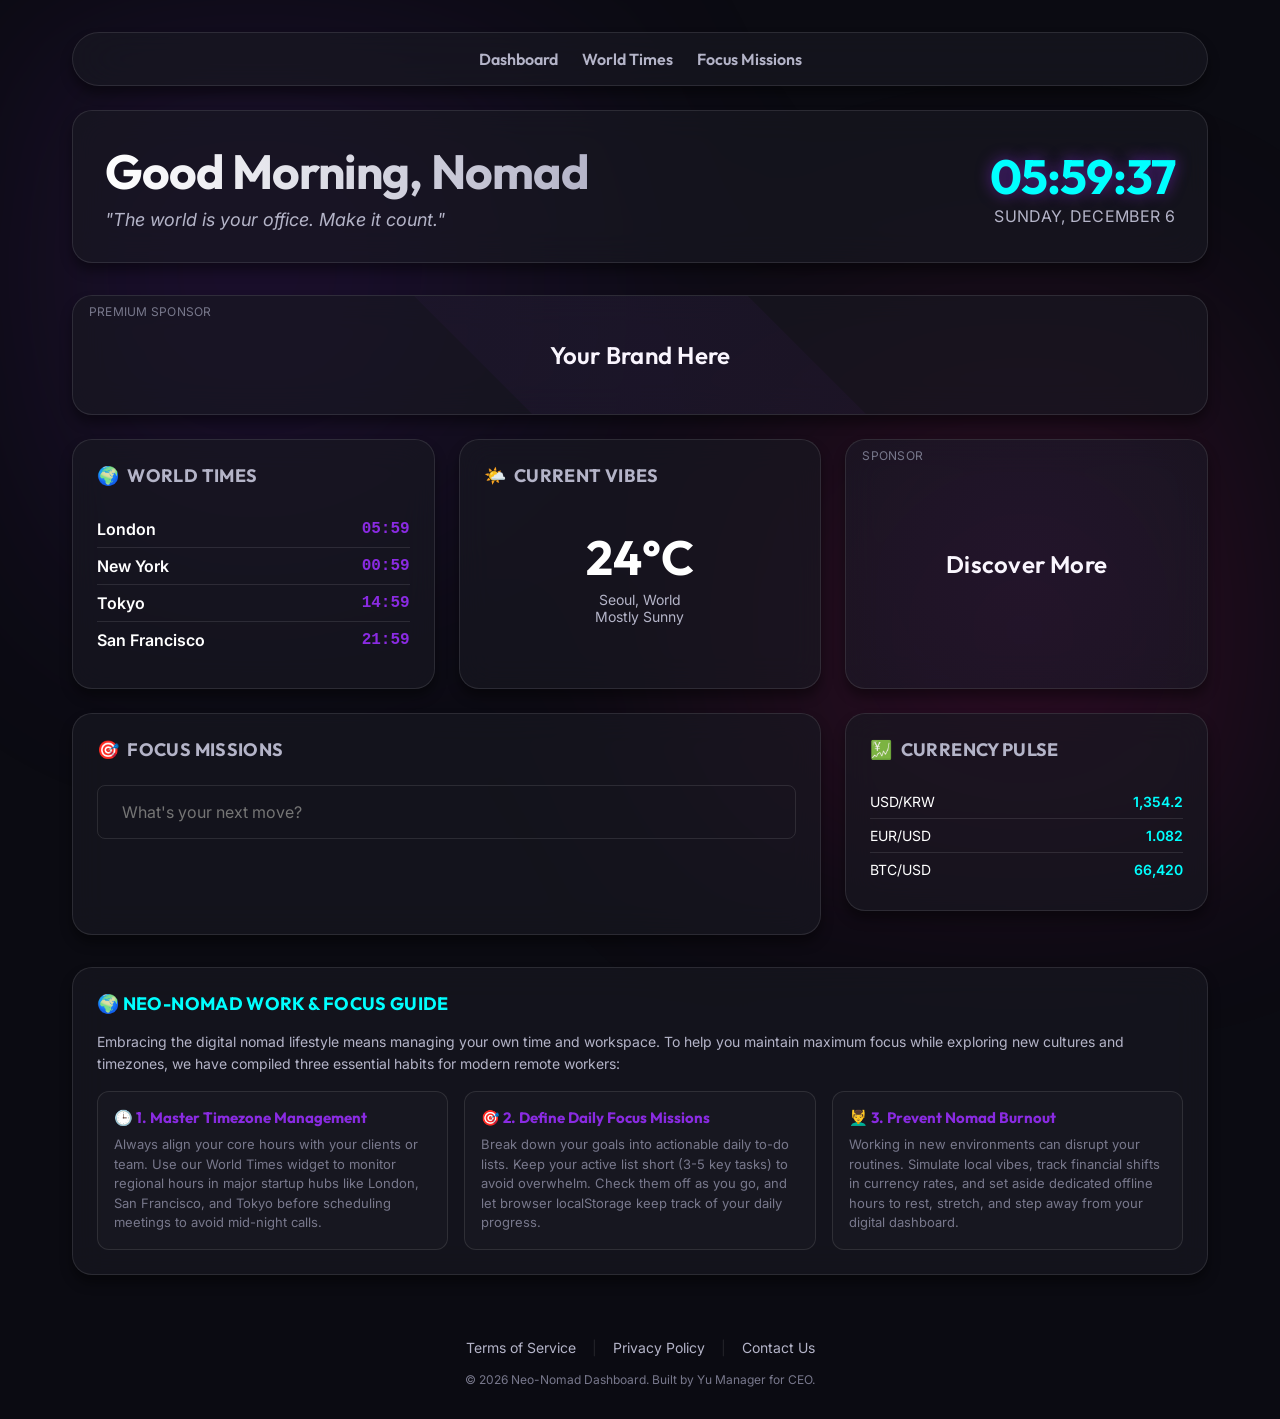
==== commit 2344e8e5: "fix: add google-adsense-account verification snippet" ====
--- a/index.html
+++ b/index.html
@@ -9,6 +9,7 @@
     <!-- Google Fonts: Inter & Outfit -->
     <link href="https://fonts.googleapis.com/css2?family=Inter:wght@300;400;600;800&family=Outfit:wght@300;500;700&display=swap" rel="stylesheet">
     <!-- Google AdSense -->
+    <meta name="google-adsense-account" content="ca-pub-3114463937796990">
     <script async src="https://pagead2.googlesyndication.com/pagead/js/adsbygoogle.js?client=ca-pub-3114463937796990" crossorigin="anonymous"></script>
 </head>
 <body>
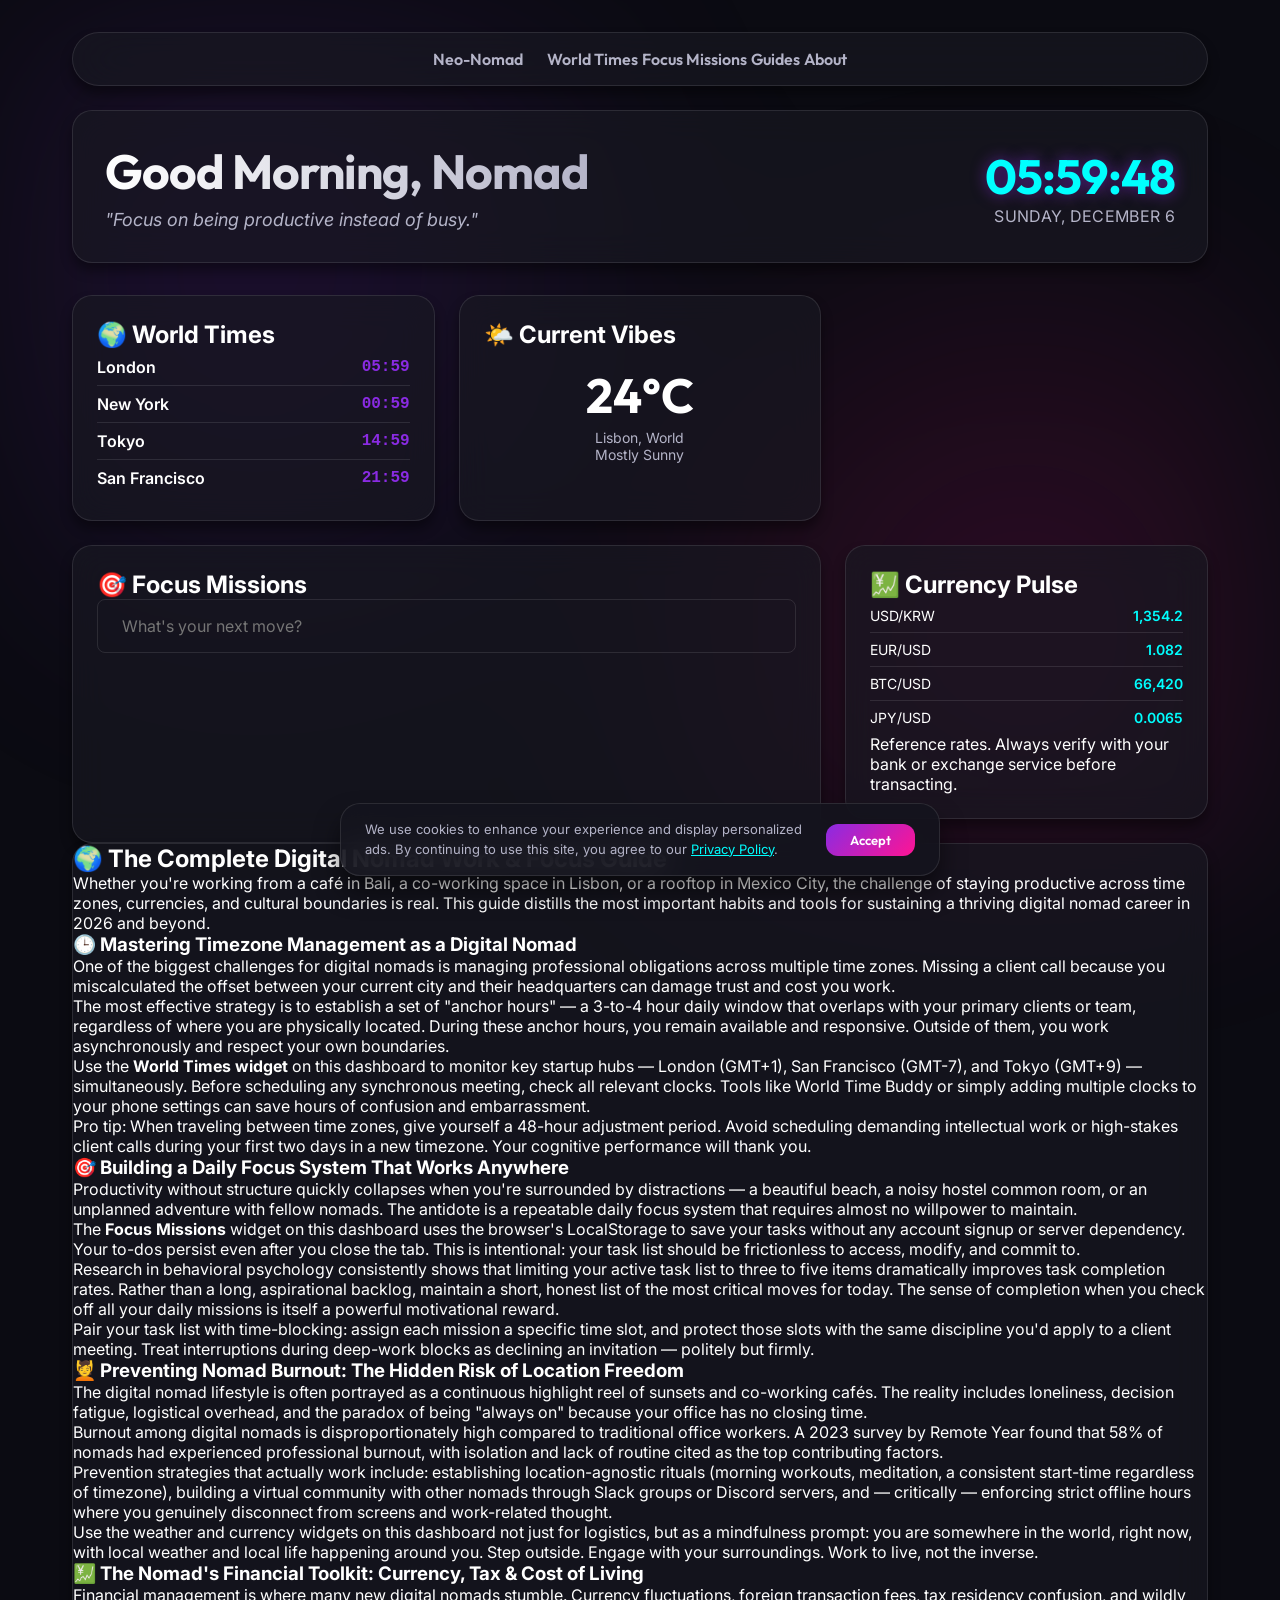
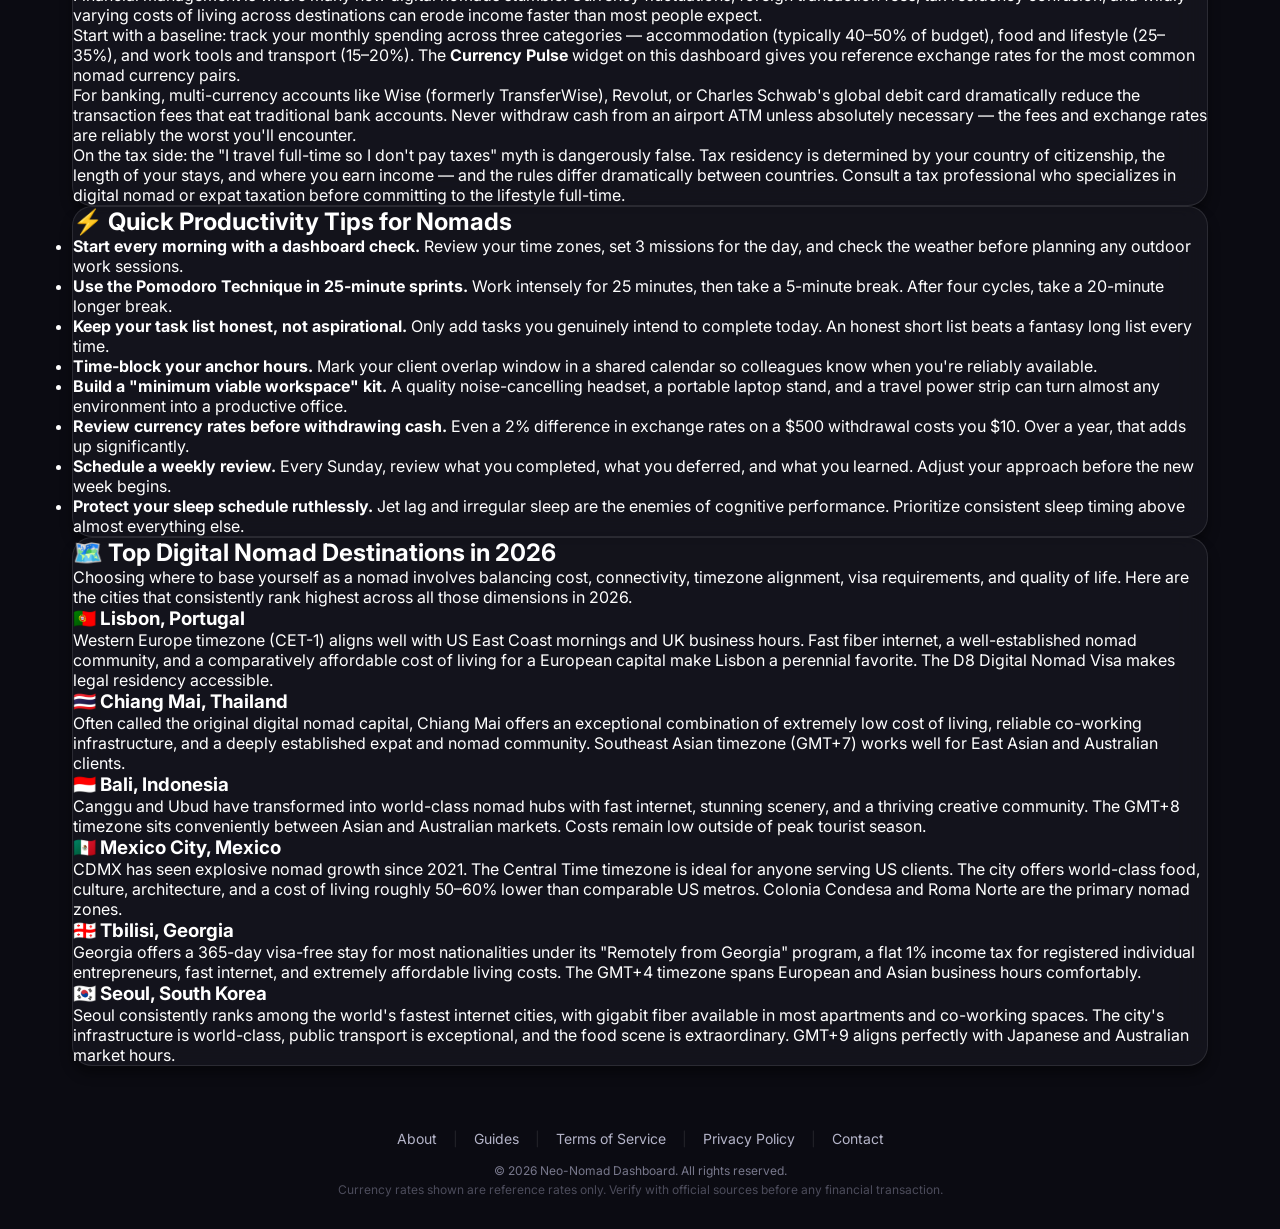
==== commit 5ff170a5: "feat: integrate Formspree contact form, style cookie consent banner, and add sitemap.xml" ====
--- a/index.html
+++ b/index.html
@@ -3,24 +3,51 @@
 <head>
     <meta charset="UTF-8">
     <meta name="viewport" content="width=device-width, initial-scale=1.0">
-    <title>Neo-Nomad Dashboard | Premium Focus Space</title>
-    <meta name="description" content="The ultimate premium dashboard for digital nomads. Stay focused, stay global.">
-    <link rel="stylesheet" href="styles.css">
-    <!-- Google Fonts: Inter & Outfit -->
-    <link href="https://fonts.googleapis.com/css2?family=Inter:wght@300;400;600;800&family=Outfit:wght@300;500;700&display=swap" rel="stylesheet">
+    <title>Neo-Nomad Dashboard | Productivity Tools for Digital Nomads</title>
+    <meta name="description" content="Neo-Nomad Dashboard helps digital nomads track world times, manage focus tasks, and stay productive from anywhere. Free productivity tools for remote workers.">
+    <meta name="keywords" content="digital nomad, productivity dashboard, world clock, remote work, time zones, focus timer, nomad tools">
+    <meta name="author" content="Neo-Nomad Team">
+    <link rel="canonical" href="https://nomad-schedule.pages.dev/">
+
+    <!-- Open Graph -->
+    <meta property="og:title" content="Neo-Nomad Dashboard | Productivity Tools for Digital Nomads">
+    <meta property="og:description" content="Free productivity dashboard for digital nomads. Track world times, manage daily missions, and work from anywhere.">
+    <meta property="og:type" content="website">
+    <meta property="og:url" content="https://nomad-schedule.pages.dev/">
+    <meta property="og:site_name" content="Neo-Nomad Dashboard">
+
+    <!-- Twitter Card -->
+    <meta name="twitter:card" content="summary_large_image">
+    <meta name="twitter:title" content="Neo-Nomad Dashboard">
+    <meta name="twitter:description" content="Productivity tools built for the modern digital nomad lifestyle.">
+
     <!-- Google AdSense -->
     <meta name="google-adsense-account" content="ca-pub-3114463937796990">
     <script async src="https://pagead2.googlesyndication.com/pagead/js/adsbygoogle.js?client=ca-pub-3114463937796990" crossorigin="anonymous"></script>
+
+    <!-- Google Fonts: Inter & Outfit -->
+    <link href="https://fonts.googleapis.com/css2?family=Inter:wght@300;400;600;800&family=Outfit:wght@300;500;700&display=swap" rel="stylesheet">
+    <link rel="stylesheet" href="styles.css">
 </head>
 <body>
+    <!-- Cookie Consent Banner -->
+    <div class="cookie-banner" id="cookie-banner">
+        <p>We use cookies to enhance your experience and display personalized ads. By continuing to use this site, you agree to our <a href="privacy.html">Privacy Policy</a>.</p>
+        <button id="cookie-accept-btn" onclick="acceptCookies()">Accept</button>
+    </div>
+
     <div class="aura-background"></div>
-    
+
     <main class="dashboard-container">
         <!-- Navigation Menu -->
         <nav class="top-nav glass" id="top">
-            <a href="#top">Dashboard</a>
-            <a href="#world-times-card">World Times</a>
-            <a href="#todo-card">Focus Missions</a>
+            <a href="#top" class="nav-logo">Neo-Nomad</a>
+            <div class="nav-links">
+                <a href="#world-times-card">World Times</a>
+                <a href="#todo-card">Focus Missions</a>
+                <a href="guide.html">Guides</a>
+                <a href="about.html">About</a>
+            </div>
         </nav>
 
         <!-- Header Section: Greeting & World Clock -->
@@ -31,20 +58,25 @@
             </div>
             <div class="main-clock-area">
                 <div id="main-time" class="time-display">00:00:00</div>
-                <div id="main-date" class="date-display">Saturday, May 16</div>
+                <div id="main-date" class="date-display">Loading...</div>
             </div>
         </header>
 
-        <!-- Premium AdSense Leaderboard Placeholder -->
-        <div class="adsense-placeholder leaderboard glass">
-            <span class="ad-label">Premium Sponsor</span>
-            <div class="ad-content">Your Brand Here</div>
+        <!-- AdSense Auto Ad — banner position (real unit) -->
+        <div class="adsense-unit">
+            <ins class="adsbygoogle"
+                 style="display:block"
+                 data-ad-client="ca-pub-3114463937796990"
+                 data-ad-slot="auto"
+                 data-ad-format="auto"
+                 data-full-width-responsive="true"></ins>
+            <script>(adsbygoogle = window.adsbygoogle || []).push({});</script>
         </div>
 
         <section class="dashboard-grid">
             <!-- World Times Card -->
             <div class="card glass" id="world-times-card">
-                <h3><span class="icon">🌍</span> World Times</h3>
+                <h2 class="card-heading"><span class="icon">🌍</span> World Times</h2>
                 <div class="timezone-list" id="timezone-list">
                     <!-- Dynamic Content -->
                 </div>
@@ -52,7 +84,7 @@
 
             <!-- Weather Card -->
             <div class="card glass" id="weather-card">
-                <h3><span class="icon">🌤️</span> Current Vibes</h3>
+                <h2 class="card-heading"><span class="icon">🌤️</span> Current Vibes</h2>
                 <div class="weather-content">
                     <div class="temp-main" id="temp">24°C</div>
                     <div class="weather-info">
@@ -62,15 +94,9 @@
                 </div>
             </div>
 
-            <!-- Premium AdSense Grid Placeholder -->
-            <div class="card glass adsense-placeholder grid-ad">
-                <span class="ad-label">Sponsor</span>
-                <div class="ad-content">Discover More</div>
-            </div>
-
             <!-- Focus Missions (Todo) -->
             <div class="card glass large" id="todo-card">
-                <h3><span class="icon">🎯</span> Focus Missions</h3>
+                <h2 class="card-heading"><span class="icon">🎯</span> Focus Missions</h2>
                 <form id="todo-form">
                     <input type="text" id="todo-input" placeholder="What's your next move?" autocomplete="off">
                 </form>
@@ -81,52 +107,215 @@
 
             <!-- Currency/Finance Card -->
             <div class="card glass" id="finance-card">
-                <h3><span class="icon">💹</span> Currency Pulse</h3>
+                <h2 class="card-heading"><span class="icon">💹</span> Currency Pulse</h2>
                 <div class="currency-list" id="currency-list">
                     <div class="currency-item"><span>USD/KRW</span> <span class="rate">1,354.2</span></div>
                     <div class="currency-item"><span>EUR/USD</span> <span class="rate">1.082</span></div>
                     <div class="currency-item"><span>BTC/USD</span> <span class="rate">66,420</span></div>
-                </div>
+                    <div class="currency-item"><span>JPY/USD</span> <span class="rate">0.0065</span></div>
+                </div>
+                <p class="card-note">Reference rates. Always verify with your bank or exchange service before transacting.</p>
             </div>
         </section>
 
-        <!-- ===== NOMAD GUIDE SECTION ===== -->
-        <section class="card glass nomad-guide-section" id="nomad-guide" style="margin-top: var(--spacing-xl); padding: var(--spacing-lg);">
-            <h3 style="color: var(--colors-accent); font-family: var(--font-heading); font-size: 18px; margin-bottom: var(--spacing-md); text-transform: uppercase;">🌍 Neo-Nomad Work & Focus Guide</h3>
-            <p style="color: var(--colors-text-secondary); font-size: 14px; line-height: 1.6; margin-bottom: var(--spacing-md);">
-                Embracing the digital nomad lifestyle means managing your own time and workspace. To help you maintain maximum focus while exploring new cultures and timezones, we have compiled three essential habits for modern remote workers:
+        <!-- ===== DEEP CONTENT: NOMAD GUIDE SECTION ===== -->
+        <section class="content-section glass" id="nomad-guide" aria-label="Digital Nomad Work Guide">
+            <h2 class="section-title">🌍 The Complete Digital Nomad Work &amp; Focus Guide</h2>
+            <p class="section-intro">
+                Whether you're working from a café in Bali, a co-working space in Lisbon, or a rooftop in Mexico City,
+                the challenge of staying productive across time zones, currencies, and cultural boundaries is real.
+                This guide distills the most important habits and tools for sustaining a thriving digital nomad career
+                in 2026 and beyond.
             </p>
-            <div style="display: grid; grid-template-columns: repeat(auto-fit, minmax(280px, 1fr)); gap: var(--spacing-md); margin-top: var(--spacing-md);">
-                <div style="background: rgba(255,255,255,0.02); border: 1px solid var(--colors-border-light); padding: var(--spacing-md); border-radius: var(--radius-md);">
-                    <h4 style="color: var(--colors-primary); font-size: 15px; margin-bottom: var(--spacing-sm); font-family: var(--font-heading);">🕒 1. Master Timezone Management</h4>
-                    <p style="color: var(--colors-text-muted); font-size: 13px; line-height: 1.5;">
-                        Always align your core hours with your clients or team. Use our World Times widget to monitor regional hours in major startup hubs like London, San Francisco, and Tokyo before scheduling meetings to avoid mid-night calls.
-                    </p>
-                </div>
-                <div style="background: rgba(255,255,255,0.02); border: 1px solid var(--colors-border-light); padding: var(--spacing-md); border-radius: var(--radius-md);">
-                    <h4 style="color: var(--colors-primary); font-size: 15px; margin-bottom: var(--spacing-sm); font-family: var(--font-heading);">🎯 2. Define Daily Focus Missions</h4>
-                    <p style="color: var(--colors-text-muted); font-size: 13px; line-height: 1.5;">
-                        Break down your goals into actionable daily to-do lists. Keep your active list short (3-5 key tasks) to avoid overwhelm. Check them off as you go, and let browser localStorage keep track of your daily progress.
-                    </p>
-                </div>
-                <div style="background: rgba(255,255,255,0.02); border: 1px solid var(--colors-border-light); padding: var(--spacing-md); border-radius: var(--radius-md);">
-                    <h4 style="color: var(--colors-primary); font-size: 15px; margin-bottom: var(--spacing-sm); font-family: var(--font-heading);">💆‍♂️ 3. Prevent Nomad Burnout</h4>
-                    <p style="color: var(--colors-text-muted); font-size: 13px; line-height: 1.5;">
-                        Working in new environments can disrupt your routines. Simulate local vibes, track financial shifts in currency rates, and set aside dedicated offline hours to rest, stretch, and step away from your digital dashboard.
-                    </p>
+
+            <div class="guide-grid">
+                <!-- Guide 1 -->
+                <article class="guide-card" id="guide-timezone">
+                    <h3>🕒 Mastering Timezone Management as a Digital Nomad</h3>
+                    <p>
+                        One of the biggest challenges for digital nomads is managing professional obligations across multiple
+                        time zones. Missing a client call because you miscalculated the offset between your current city and
+                        their headquarters can damage trust and cost you work.
+                    </p>
+                    <p>
+                        The most effective strategy is to establish a set of "anchor hours" — a 3-to-4 hour daily window
+                        that overlaps with your primary clients or team, regardless of where you are physically located.
+                        During these anchor hours, you remain available and responsive. Outside of them, you work
+                        asynchronously and respect your own boundaries.
+                    </p>
+                    <p>
+                        Use the <strong>World Times widget</strong> on this dashboard to monitor key startup hubs
+                        — London (GMT+1), San Francisco (GMT-7), and Tokyo (GMT+9) — simultaneously. Before scheduling
+                        any synchronous meeting, check all relevant clocks. Tools like World Time Buddy or simply adding
+                        multiple clocks to your phone settings can save hours of confusion and embarrassment.
+                    </p>
+                    <p>
+                        Pro tip: When traveling between time zones, give yourself a 48-hour adjustment period. Avoid
+                        scheduling demanding intellectual work or high-stakes client calls during your first two days in
+                        a new timezone. Your cognitive performance will thank you.
+                    </p>
+                </article>
+
+                <!-- Guide 2 -->
+                <article class="guide-card" id="guide-focus">
+                    <h3>🎯 Building a Daily Focus System That Works Anywhere</h3>
+                    <p>
+                        Productivity without structure quickly collapses when you're surrounded by distractions — a
+                        beautiful beach, a noisy hostel common room, or an unplanned adventure with fellow nomads.
+                        The antidote is a repeatable daily focus system that requires almost no willpower to maintain.
+                    </p>
+                    <p>
+                        The <strong>Focus Missions</strong> widget on this dashboard uses the browser's LocalStorage to
+                        save your tasks without any account signup or server dependency. Your to-dos persist even after
+                        you close the tab. This is intentional: your task list should be frictionless to access, modify,
+                        and commit to.
+                    </p>
+                    <p>
+                        Research in behavioral psychology consistently shows that limiting your active task list to
+                        three to five items dramatically improves task completion rates. Rather than a long, aspirational
+                        backlog, maintain a short, honest list of the most critical moves for today. The sense of
+                        completion when you check off all your daily missions is itself a powerful motivational reward.
+                    </p>
+                    <p>
+                        Pair your task list with time-blocking: assign each mission a specific time slot, and protect
+                        those slots with the same discipline you'd apply to a client meeting. Treat interruptions during
+                        deep-work blocks as declining an invitation — politely but firmly.
+                    </p>
+                </article>
+
+                <!-- Guide 3 -->
+                <article class="guide-card" id="guide-burnout">
+                    <h3>💆 Preventing Nomad Burnout: The Hidden Risk of Location Freedom</h3>
+                    <p>
+                        The digital nomad lifestyle is often portrayed as a continuous highlight reel of sunsets and
+                        co-working cafés. The reality includes loneliness, decision fatigue, logistical overhead,
+                        and the paradox of being "always on" because your office has no closing time.
+                    </p>
+                    <p>
+                        Burnout among digital nomads is disproportionately high compared to traditional office workers.
+                        A 2023 survey by Remote Year found that 58% of nomads had experienced professional burnout,
+                        with isolation and lack of routine cited as the top contributing factors.
+                    </p>
+                    <p>
+                        Prevention strategies that actually work include: establishing location-agnostic rituals
+                        (morning workouts, meditation, a consistent start-time regardless of timezone), building a
+                        virtual community with other nomads through Slack groups or Discord servers, and — critically —
+                        enforcing strict offline hours where you genuinely disconnect from screens and work-related thought.
+                    </p>
+                    <p>
+                        Use the weather and currency widgets on this dashboard not just for logistics, but as a
+                        mindfulness prompt: you are somewhere in the world, right now, with local weather and local
+                        life happening around you. Step outside. Engage with your surroundings. Work to live, not the
+                        inverse.
+                    </p>
+                </article>
+
+                <!-- Guide 4 -->
+                <article class="guide-card" id="guide-finance">
+                    <h3>💹 The Nomad's Financial Toolkit: Currency, Tax &amp; Cost of Living</h3>
+                    <p>
+                        Financial management is where many new digital nomads stumble. Currency fluctuations, foreign
+                        transaction fees, tax residency confusion, and wildly varying costs of living across destinations
+                        can erode income faster than most people expect.
+                    </p>
+                    <p>
+                        Start with a baseline: track your monthly spending across three categories — accommodation
+                        (typically 40–50% of budget), food and lifestyle (25–35%), and work tools and transport (15–20%).
+                        The <strong>Currency Pulse</strong> widget on this dashboard gives you reference exchange rates
+                        for the most common nomad currency pairs.
+                    </p>
+                    <p>
+                        For banking, multi-currency accounts like Wise (formerly TransferWise), Revolut, or Charles
+                        Schwab's global debit card dramatically reduce the transaction fees that eat traditional bank
+                        accounts. Never withdraw cash from an airport ATM unless absolutely necessary — the fees and
+                        exchange rates are reliably the worst you'll encounter.
+                    </p>
+                    <p>
+                        On the tax side: the "I travel full-time so I don't pay taxes" myth is dangerously false.
+                        Tax residency is determined by your country of citizenship, the length of your stays, and where
+                        you earn income — and the rules differ dramatically between countries. Consult a tax professional
+                        who specializes in digital nomad or expat taxation before committing to the lifestyle full-time.
+                    </p>
+                </article>
+            </div>
+        </section>
+
+        <!-- AdSense in-content unit -->
+        <div class="adsense-unit adsense-mid">
+            <ins class="adsbygoogle"
+                 style="display:block; text-align:center;"
+                 data-ad-client="ca-pub-3114463937796990"
+                 data-ad-slot="auto"
+                 data-ad-format="auto"
+                 data-full-width-responsive="true"></ins>
+            <script>(adsbygoogle = window.adsbygoogle || []).push({});</script>
+        </div>
+
+        <!-- ===== QUICK TIPS SECTION ===== -->
+        <section class="content-section glass" id="quick-tips" aria-label="Quick Productivity Tips">
+            <h2 class="section-title">⚡ Quick Productivity Tips for Nomads</h2>
+            <ul class="tips-list">
+                <li><strong>Start every morning with a dashboard check.</strong> Review your time zones, set 3 missions for the day, and check the weather before planning any outdoor work sessions.</li>
+                <li><strong>Use the Pomodoro Technique in 25-minute sprints.</strong> Work intensely for 25 minutes, then take a 5-minute break. After four cycles, take a 20-minute longer break.</li>
+                <li><strong>Keep your task list honest, not aspirational.</strong> Only add tasks you genuinely intend to complete today. An honest short list beats a fantasy long list every time.</li>
+                <li><strong>Time-block your anchor hours.</strong> Mark your client overlap window in a shared calendar so colleagues know when you're reliably available.</li>
+                <li><strong>Build a "minimum viable workspace" kit.</strong> A quality noise-cancelling headset, a portable laptop stand, and a travel power strip can turn almost any environment into a productive office.</li>
+                <li><strong>Review currency rates before withdrawing cash.</strong> Even a 2% difference in exchange rates on a $500 withdrawal costs you $10. Over a year, that adds up significantly.</li>
+                <li><strong>Schedule a weekly review.</strong> Every Sunday, review what you completed, what you deferred, and what you learned. Adjust your approach before the new week begins.</li>
+                <li><strong>Protect your sleep schedule ruthlessly.</strong> Jet lag and irregular sleep are the enemies of cognitive performance. Prioritize consistent sleep timing above almost everything else.</li>
+            </ul>
+        </section>
+
+        <!-- ===== TOP NOMAD DESTINATIONS ===== -->
+        <section class="content-section glass" id="destinations" aria-label="Top Nomad Destinations 2026">
+            <h2 class="section-title">🗺️ Top Digital Nomad Destinations in 2026</h2>
+            <p class="section-intro">
+                Choosing where to base yourself as a nomad involves balancing cost, connectivity, timezone alignment,
+                visa requirements, and quality of life. Here are the cities that consistently rank highest across
+                all those dimensions in 2026.
+            </p>
+            <div class="destinations-grid">
+                <div class="dest-card">
+                    <h3>🇵🇹 Lisbon, Portugal</h3>
+                    <p>Western Europe timezone (CET-1) aligns well with US East Coast mornings and UK business hours. Fast fiber internet, a well-established nomad community, and a comparatively affordable cost of living for a European capital make Lisbon a perennial favorite. The D8 Digital Nomad Visa makes legal residency accessible.</p>
+                </div>
+                <div class="dest-card">
+                    <h3>🇹🇭 Chiang Mai, Thailand</h3>
+                    <p>Often called the original digital nomad capital, Chiang Mai offers an exceptional combination of extremely low cost of living, reliable co-working infrastructure, and a deeply established expat and nomad community. Southeast Asian timezone (GMT+7) works well for East Asian and Australian clients.</p>
+                </div>
+                <div class="dest-card">
+                    <h3>🇮🇩 Bali, Indonesia</h3>
+                    <p>Canggu and Ubud have transformed into world-class nomad hubs with fast internet, stunning scenery, and a thriving creative community. The GMT+8 timezone sits conveniently between Asian and Australian markets. Costs remain low outside of peak tourist season.</p>
+                </div>
+                <div class="dest-card">
+                    <h3>🇲🇽 Mexico City, Mexico</h3>
+                    <p>CDMX has seen explosive nomad growth since 2021. The Central Time timezone is ideal for anyone serving US clients. The city offers world-class food, culture, architecture, and a cost of living roughly 50–60% lower than comparable US metros. Colonia Condesa and Roma Norte are the primary nomad zones.</p>
+                </div>
+                <div class="dest-card">
+                    <h3>🇬🇪 Tbilisi, Georgia</h3>
+                    <p>Georgia offers a 365-day visa-free stay for most nationalities under its "Remotely from Georgia" program, a flat 1% income tax for registered individual entrepreneurs, fast internet, and extremely affordable living costs. The GMT+4 timezone spans European and Asian business hours comfortably.</p>
+                </div>
+                <div class="dest-card">
+                    <h3>🇰🇷 Seoul, South Korea</h3>
+                    <p>Seoul consistently ranks among the world's fastest internet cities, with gigabit fiber available in most apartments and co-working spaces. The city's infrastructure is world-class, public transport is exceptional, and the food scene is extraordinary. GMT+9 aligns perfectly with Japanese and Australian market hours.</p>
                 </div>
             </div>
         </section>
 
         <footer class="dashboard-footer">
             <div class="footer-nav">
+                <a href="about.html">About</a>
+                <span class="divider">|</span>
+                <a href="guide.html">Guides</a>
+                <span class="divider">|</span>
                 <a href="terms.html">Terms of Service</a>
                 <span class="divider">|</span>
                 <a href="privacy.html">Privacy Policy</a>
                 <span class="divider">|</span>
-                <a href="https://github.com/k2871015/nomad-schedule/issues/new" target="_blank">Contact Us</a>
-            </div>
-            <p>&copy; 2026 Neo-Nomad Dashboard. Built by Yu Manager for CEO.</p>
+                <a href="about.html#contact">Contact</a>
+            </div>
+            <p>&copy; 2026 Neo-Nomad Dashboard. All rights reserved.</p>
+            <p style="font-size:0.75rem; margin-top:0.25rem; opacity:0.6;">Currency rates shown are reference rates only. Verify with official sources before any financial transaction.</p>
         </footer>
     </main>
 
--- a/styles.css
+++ b/styles.css
@@ -427,3 +427,292 @@
 ::-webkit-scrollbar-thumb:hover {
     background: var(--colors-primary);
 }
+
+/* Contact Form Grid Layout */
+.contact-grid {
+    display: grid;
+    grid-template-columns: 1.2fr 0.8fr;
+    gap: var(--spacing-xl);
+    margin-top: var(--spacing-xl);
+}
+
+.contact-form-container {
+    display: flex;
+    flex-direction: column;
+}
+
+.contact-form {
+    display: flex;
+    flex-direction: column;
+    gap: var(--spacing-md);
+}
+
+.form-group {
+    display: flex;
+    flex-direction: column;
+    gap: var(--spacing-xs);
+    text-align: left;
+}
+
+.form-group label {
+    font-family: var(--font-heading);
+    font-size: 13px;
+    font-weight: 600;
+    color: var(--colors-text-secondary);
+    text-transform: uppercase;
+    letter-spacing: 0.05em;
+}
+
+.contact-form input,
+.contact-form select,
+.contact-form textarea {
+    width: 100%;
+    background: rgba(15, 15, 25, 0.4);
+    border: 1px solid var(--colors-border-light);
+    padding: var(--spacing-md);
+    border-radius: var(--radius-md);
+    color: var(--colors-text-primary);
+    font-family: var(--font-body);
+    font-size: 15px;
+    transition: all 0.3s ease;
+}
+
+.contact-form input:focus,
+.contact-form select:focus,
+.contact-form textarea:focus {
+    outline: none;
+    border-color: var(--colors-border-focus);
+    box-shadow: var(--shadow-glow);
+    background: rgba(30, 30, 45, 0.6);
+}
+
+.contact-form textarea {
+    min-height: 140px;
+    resize: vertical;
+}
+
+.contact-form select {
+    appearance: none;
+    background-image: url("data:image/svg+xml;charset=UTF-8,%3Csvg xmlns='http://www.w3.org/2000/svg' width='24' height='24' viewBox='0 0 24 24' fill='none' stroke='%23B4B4C8' stroke-width='2' stroke-linecap='round' stroke-linejoin='round'%3E%3Cpolyline points='6 9 12 15 18 9'%3E%3C/polyline%3E%3C/svg%3E");
+    background-repeat: no-repeat;
+    background-position: right var(--spacing-md) center;
+    background-size: 16px;
+    padding-right: var(--spacing-xl);
+    cursor: pointer;
+}
+
+.contact-form select option {
+    background: var(--colors-background);
+    color: var(--colors-text-primary);
+}
+
+/* Submit Button */
+.contact-form .submit-btn {
+    background: linear-gradient(135deg, var(--colors-primary), var(--colors-secondary));
+    color: #fff;
+    border: none;
+    padding: var(--spacing-md) var(--spacing-xl);
+    font-family: var(--font-heading);
+    font-size: 16px;
+    font-weight: 600;
+    border-radius: var(--radius-md);
+    cursor: pointer;
+    transition: all 0.3s cubic-bezier(0.4, 0, 0.2, 1);
+    box-shadow: var(--shadow-sm);
+    display: inline-flex;
+    align-items: center;
+    justify-content: center;
+    width: fit-content;
+    margin-top: var(--spacing-sm);
+}
+
+.contact-form .submit-btn:hover {
+    transform: translateY(-2px);
+    box-shadow: 0 0 20px rgba(138, 43, 226, 0.5);
+    filter: brightness(1.1);
+}
+
+.contact-form .submit-btn:active {
+    transform: translateY(0);
+}
+
+.contact-form .submit-btn:disabled {
+    background: var(--colors-text-muted);
+    cursor: not-allowed;
+    transform: none;
+    box-shadow: none;
+    opacity: 0.6;
+}
+
+/* Formspree Validation Errors */
+.error-message {
+    color: var(--colors-secondary);
+    font-size: 12px;
+    min-height: 16px;
+    margin-top: 2px;
+    display: block;
+}
+
+/* Success and Error Message Containers */
+.form-success-container,
+.form-error-container {
+    display: none; /* Managed by Formspree SDK inline */
+    padding: var(--spacing-md);
+    border-radius: var(--radius-md);
+    font-size: 14px;
+    margin-top: var(--spacing-sm);
+    margin-bottom: var(--spacing-sm);
+    animation: fade-in 0.3s ease-out;
+}
+
+.form-success-container {
+    background: rgba(0, 255, 255, 0.1);
+    border: 1px solid var(--colors-accent);
+    color: var(--colors-accent);
+}
+
+.form-error-container {
+    background: rgba(255, 20, 147, 0.1);
+    border: 1px solid var(--colors-secondary);
+    color: var(--colors-secondary);
+}
+
+/* Alternative Contact details styling */
+.contact-details-container {
+    display: flex;
+    flex-direction: column;
+}
+
+.contact-details-card {
+    background: rgba(255, 255, 255, 0.02);
+    border: 1px solid var(--colors-border-light);
+    border-radius: var(--radius-md);
+    padding: var(--spacing-xl);
+    height: 100%;
+}
+
+.contact-details-card h3 {
+    font-family: var(--font-heading);
+    font-size: 20px;
+    margin-bottom: var(--spacing-md);
+    color: var(--colors-text-primary);
+}
+
+.contact-details-card p {
+    color: var(--colors-text-secondary);
+    font-size: 14px;
+    line-height: 1.6;
+    margin-bottom: var(--spacing-lg);
+}
+
+.contact-details-card .contact-info {
+    display: flex;
+    flex-direction: column;
+    gap: var(--spacing-md);
+}
+
+.contact-details-card .contact-item {
+    display: flex;
+    flex-direction: column;
+    gap: var(--spacing-xs);
+    font-size: 14px;
+}
+
+.contact-details-card .contact-item strong {
+    color: var(--colors-text-secondary);
+    font-size: 12px;
+    text-transform: uppercase;
+    letter-spacing: 0.05em;
+}
+
+.contact-details-card .contact-item a {
+    color: var(--colors-accent);
+    text-decoration: none;
+    transition: color 0.2s;
+    word-break: break-all;
+}
+
+.contact-details-card .contact-item a:hover {
+    color: var(--colors-primary);
+    text-decoration: underline;
+}
+
+/* Responsive details for contact page */
+@media (max-width: 768px) {
+    .contact-grid {
+        grid-template-columns: 1fr;
+        gap: var(--spacing-xl);
+    }
+}
+
+/* Cookie Consent Banner Styling */
+.cookie-banner {
+    position: fixed;
+    bottom: var(--spacing-lg);
+    left: 50%;
+    transform: translateX(-50%) translateY(0);
+    width: calc(100% - var(--spacing-2xl));
+    max-width: 600px;
+    background: rgba(20, 20, 30, 0.85);
+    backdrop-filter: var(--backdrop-blur-md);
+    -webkit-backdrop-filter: var(--backdrop-blur-md);
+    border: 1px solid var(--colors-border-light);
+    border-radius: var(--radius-lg);
+    padding: var(--spacing-md) var(--spacing-lg);
+    display: flex;
+    justify-content: space-between;
+    align-items: center;
+    gap: var(--spacing-md);
+    box-shadow: var(--shadow-lg);
+    z-index: 1000;
+    transition: opacity 0.3s ease, transform 0.3s ease;
+}
+
+.cookie-banner p {
+    color: var(--colors-text-secondary);
+    font-size: 13px;
+    line-height: 1.5;
+    margin: 0;
+}
+
+.cookie-banner p a {
+    color: var(--colors-accent);
+    text-decoration: underline;
+}
+
+.cookie-banner p a:hover {
+    color: var(--colors-primary);
+}
+
+#cookie-accept-btn {
+    background: linear-gradient(135deg, var(--colors-primary), var(--colors-secondary));
+    color: #fff;
+    border: none;
+    padding: var(--spacing-sm) var(--spacing-lg);
+    font-family: var(--font-heading);
+    font-size: 13px;
+    font-weight: 600;
+    border-radius: var(--radius-md);
+    cursor: pointer;
+    transition: all 0.2s ease;
+    white-space: nowrap;
+}
+
+#cookie-accept-btn:hover {
+    transform: translateY(-1px);
+    box-shadow: 0 0 10px rgba(138, 43, 226, 0.4);
+}
+
+@media (max-width: 640px) {
+    .cookie-banner {
+        flex-direction: column;
+        align-items: stretch;
+        text-align: center;
+        bottom: var(--spacing-md);
+        width: calc(100% - var(--spacing-lg));
+        padding: var(--spacing-md);
+    }
+    #cookie-accept-btn {
+        width: 100%;
+    }
+}
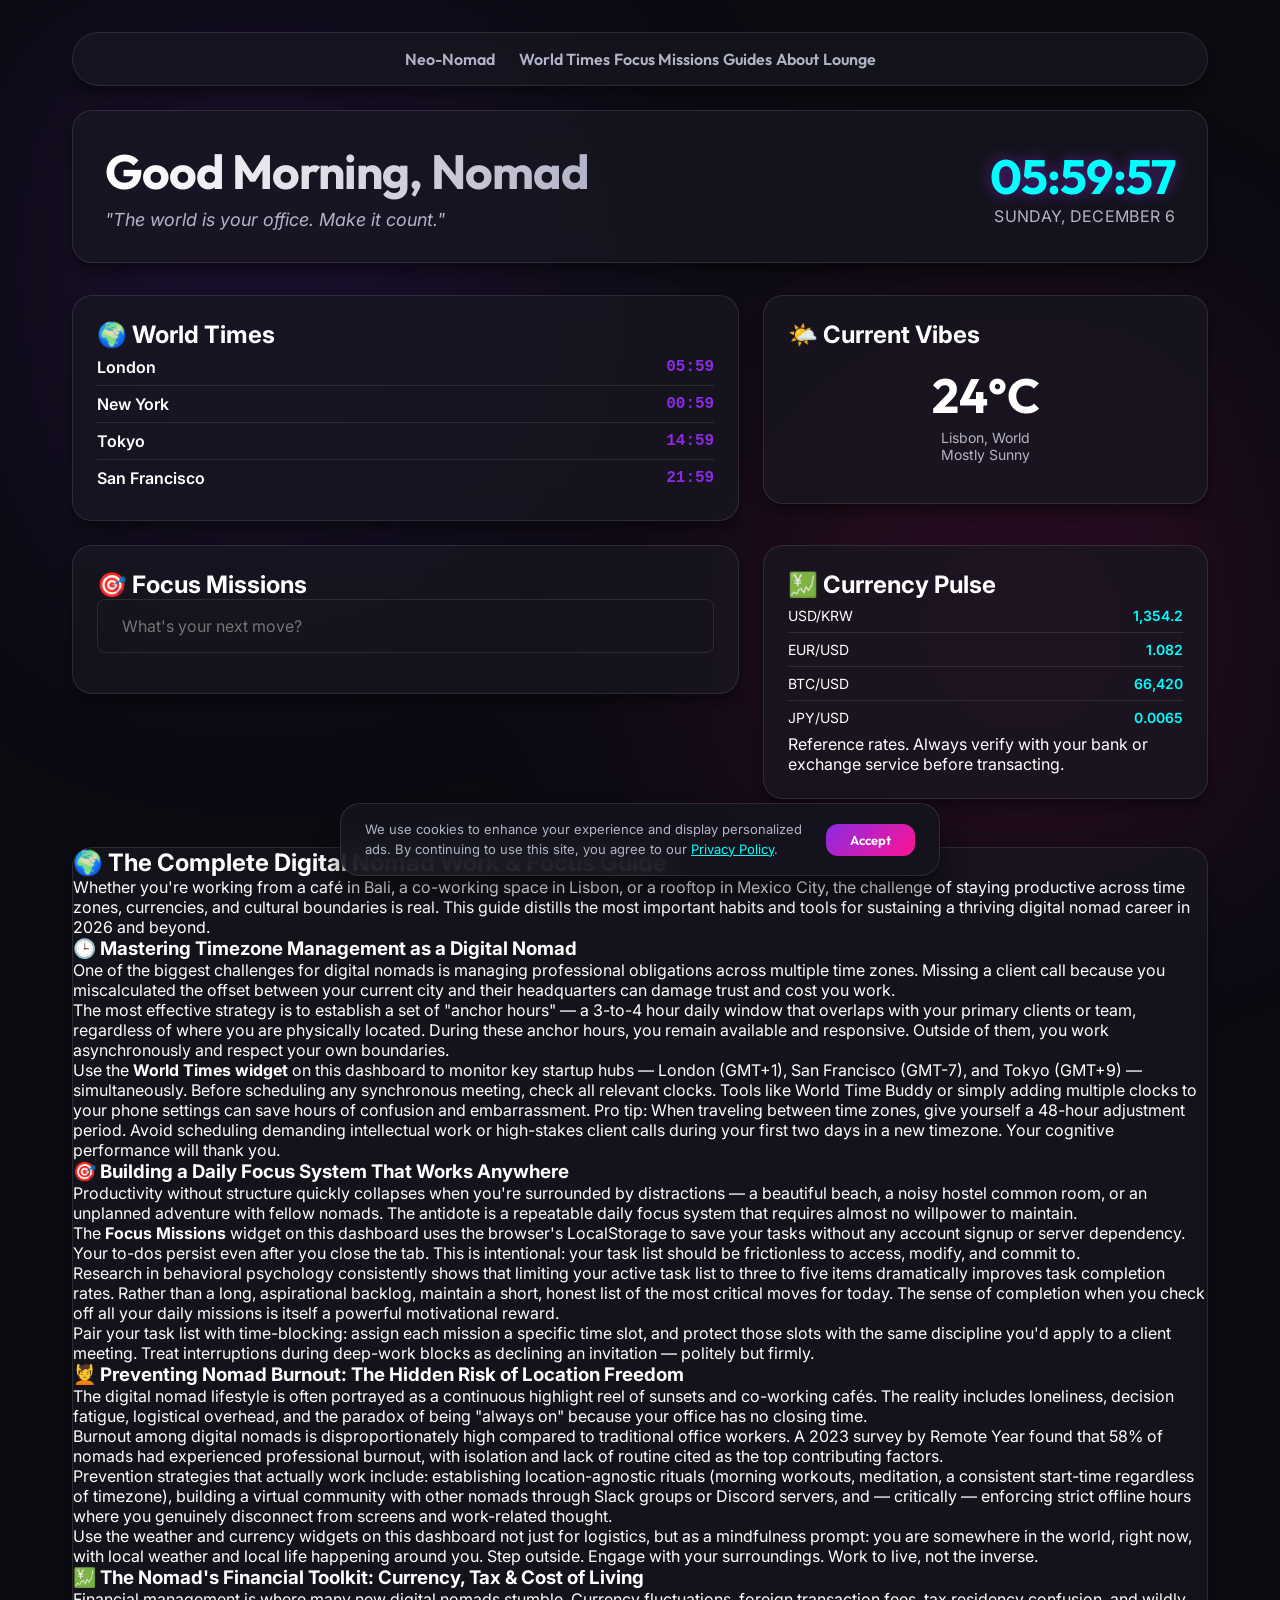
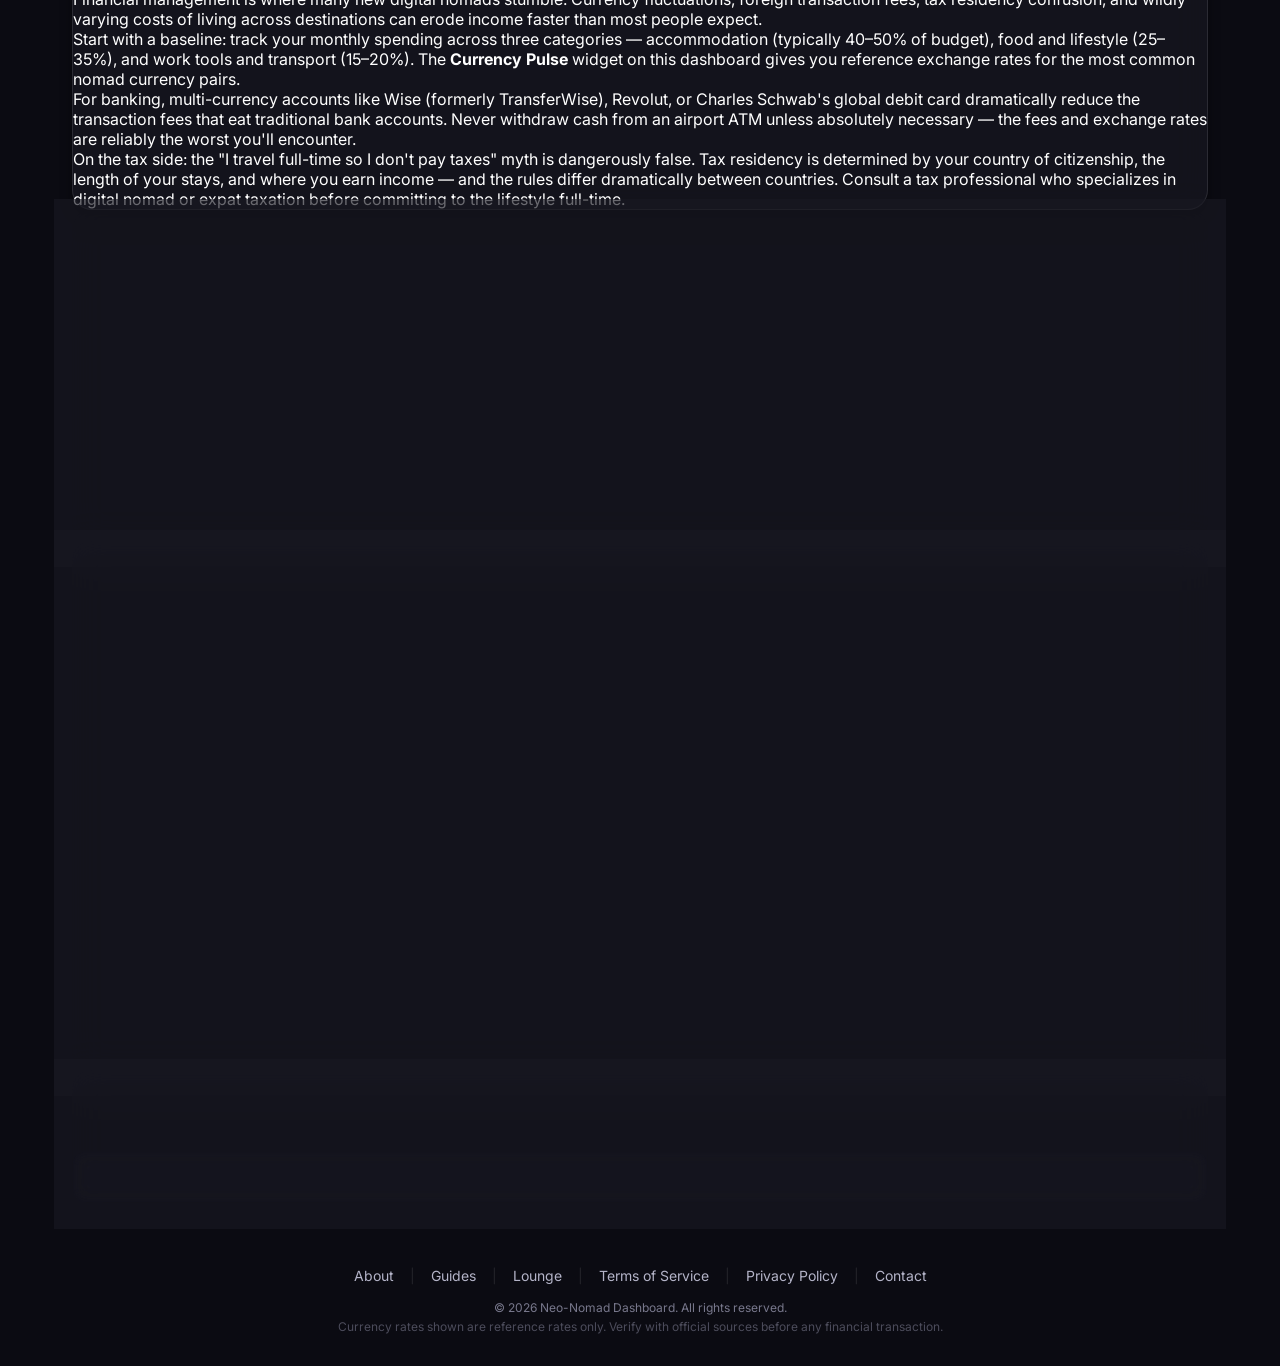
==== commit c4b8e631: "feat: re-align dashboard grid and integrate Disqus comments lounge" ====
--- a/index.html
+++ b/index.html
@@ -47,6 +47,7 @@
                 <a href="#todo-card">Focus Missions</a>
                 <a href="guide.html">Guides</a>
                 <a href="about.html">About</a>
+                <a href="#community">Lounge</a>
             </div>
         </nav>
 
@@ -148,8 +149,6 @@
                         — London (GMT+1), San Francisco (GMT-7), and Tokyo (GMT+9) — simultaneously. Before scheduling
                         any synchronous meeting, check all relevant clocks. Tools like World Time Buddy or simply adding
                         multiple clocks to your phone settings can save hours of confusion and embarrassment.
-                    </p>
-                    <p>
                         Pro tip: When traveling between time zones, give yourself a 48-hour adjustment period. Avoid
                         scheduling demanding intellectual work or high-stakes client calls during your first two days in
                         a new timezone. Your cognitive performance will thank you.
@@ -302,11 +301,37 @@
             </div>
         </section>
 
+        <!-- ===== COMMUNITY DISCUSSION (DISQUS) ===== -->
+        <section class="content-section glass" id="community" aria-label="Nomad Community Lounge">
+            <h2 class="section-title">💬 Nomad Lounge</h2>
+            <p class="section-intro">
+                Connect with fellow digital nomads, share workspace recommendations, ask questions, or coordinate café sessions.
+            </p>
+            <div class="disqus-container">
+                <div id="disqus_thread"></div>
+                <script>
+                    var disqus_config = function () {
+                        this.page.url = 'https://nomad-schedule.pages.dev/';
+                        this.page.identifier = 'nomad-schedule-home';
+                    };
+                    (function() {
+                        var d = document, s = d.createElement('script');
+                        s.src = 'https://https-nomad-schedule-pages-dev-world-times-card.disqus.com/embed.js';
+                        s.setAttribute('data-timestamp', +new Date());
+                        (d.head || d.body).appendChild(s);
+                    })();
+                </script>
+                <noscript>Please enable JavaScript to view the <a href="https://disqus.com/?ref_noscript">comments powered by Disqus.</a></noscript>
+            </div>
+        </section>
+
         <footer class="dashboard-footer">
             <div class="footer-nav">
                 <a href="about.html">About</a>
                 <span class="divider">|</span>
                 <a href="guide.html">Guides</a>
+                <span class="divider">|</span>
+                <a href="#community">Lounge</a>
                 <span class="divider">|</span>
                 <a href="terms.html">Terms of Service</a>
                 <span class="divider">|</span>
--- a/styles.css
+++ b/styles.css
@@ -150,8 +150,9 @@
 /* Grid Layout */
 .dashboard-grid {
     display: grid;
-    grid-template-columns: repeat(3, 1fr);
+    grid-template-columns: 1.8fr 1.2fr;
     gap: var(--spacing-lg);
+    align-items: start;
 }
 
 .card {
@@ -178,8 +179,8 @@
 }
 
 .card.large {
-    grid-column: span 2;
-    grid-row: span 2;
+    grid-column: 1;
+    grid-row: span 3;
 }
 
 /* Timezone List */
@@ -401,15 +402,15 @@
 
 /* Responsive */
 @media (max-width: 1024px) {
-    .dashboard-grid { grid-template-columns: repeat(2, 1fr); }
-    .card.large { grid-column: span 2; }
+    .dashboard-grid { grid-template-columns: 1fr; }
+    .card.large { grid-column: span 1; grid-row: span 1; }
 }
 
 @media (max-width: 640px) {
     .dashboard-header { flex-direction: column; text-align: center; gap: var(--spacing-md); }
     .main-clock-area { text-align: center; margin-top: 0; }
     .dashboard-grid { grid-template-columns: 1fr; }
-    .card.large { grid-column: span 1; }
+    .card.large { grid-column: span 1; grid-row: span 1; }
     .top-nav { flex-direction: column; text-align: center; gap: var(--spacing-sm); border-radius: var(--radius-lg); }
 }
 
@@ -716,3 +717,15 @@
         width: 100%;
     }
 }
+
+/* Disqus Thread Container */
+.disqus-container {
+    margin-top: var(--spacing-xl);
+    padding: var(--spacing-lg);
+    background: rgba(20, 20, 30, 0.4);
+    border: 1px solid var(--colors-border-light);
+    border-radius: var(--radius-md);
+    backdrop-filter: var(--backdrop-blur-sm);
+    -webkit-backdrop-filter: var(--backdrop-blur-sm);
+    width: 100%;
+}
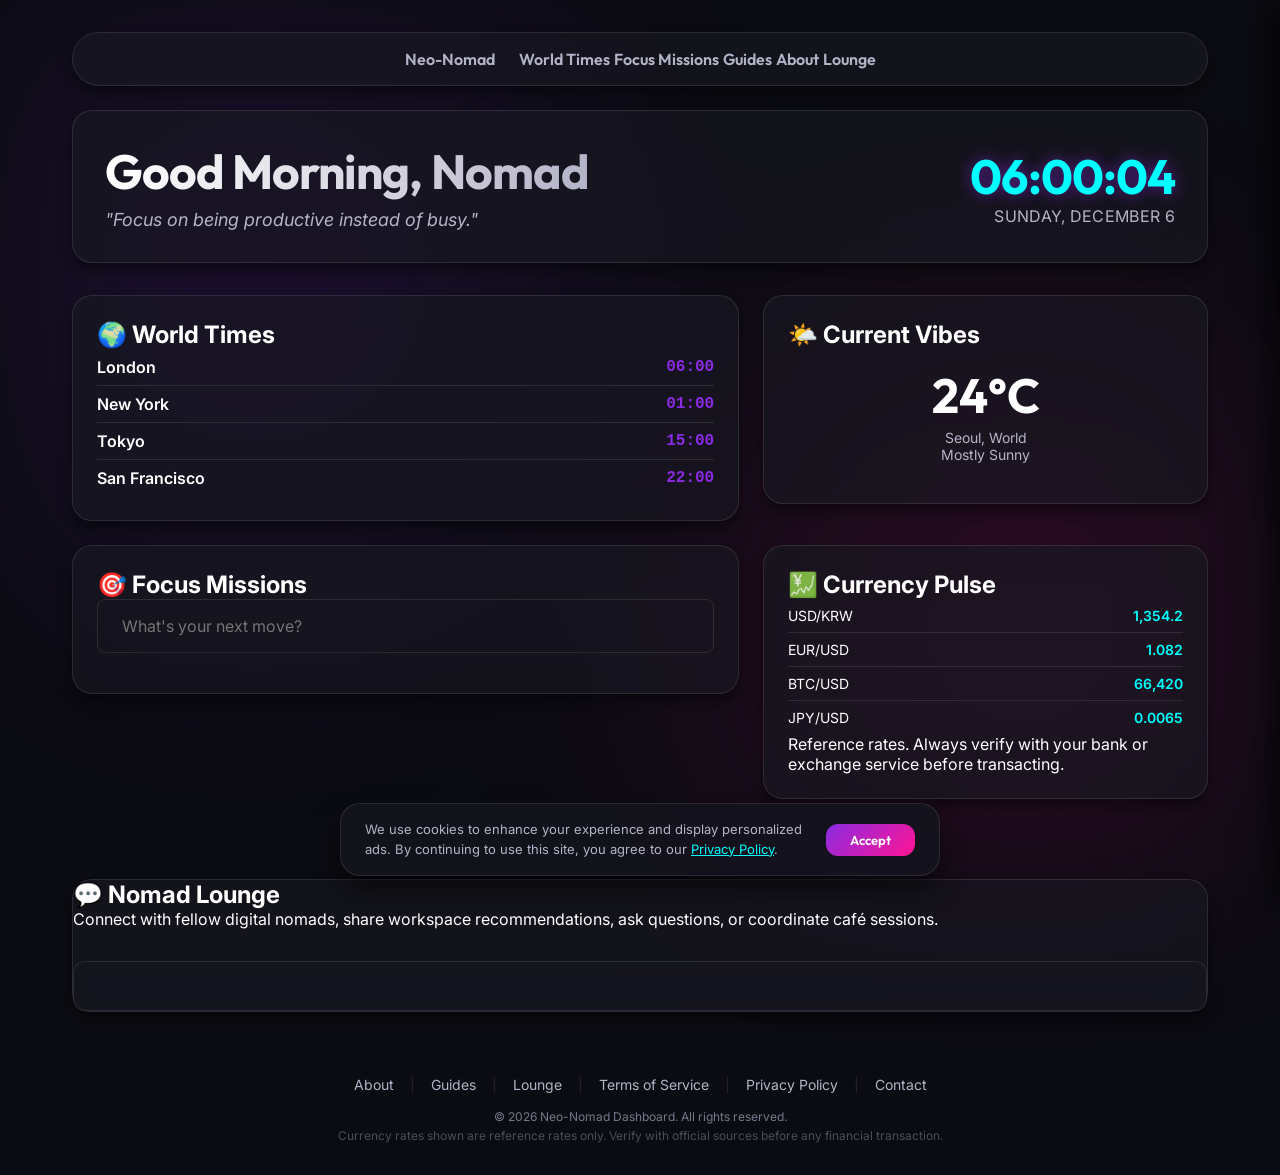
==== commit 6ccc75e0: "style: add styles for guides sidebar and overlay" ====
--- a/index.html
+++ b/index.html
@@ -45,7 +45,7 @@
             <div class="nav-links">
                 <a href="#world-times-card">World Times</a>
                 <a href="#todo-card">Focus Missions</a>
-                <a href="guide.html">Guides</a>
+                <a href="guide.html" id="guides-sidebar-toggle">Guides</a>
                 <a href="about.html">About</a>
                 <a href="#community">Lounge</a>
             </div>
@@ -119,192 +119,10 @@
             </div>
         </section>
 
-        <!-- ===== DEEP CONTENT: NOMAD GUIDE SECTION ===== -->
-        <section class="content-section glass" id="nomad-guide" aria-label="Digital Nomad Work Guide">
-            <h2 class="section-title">🌍 The Complete Digital Nomad Work &amp; Focus Guide</h2>
-            <p class="section-intro">
-                Whether you're working from a café in Bali, a co-working space in Lisbon, or a rooftop in Mexico City,
-                the challenge of staying productive across time zones, currencies, and cultural boundaries is real.
-                This guide distills the most important habits and tools for sustaining a thriving digital nomad career
-                in 2026 and beyond.
-            </p>
-
-            <div class="guide-grid">
-                <!-- Guide 1 -->
-                <article class="guide-card" id="guide-timezone">
-                    <h3>🕒 Mastering Timezone Management as a Digital Nomad</h3>
-                    <p>
-                        One of the biggest challenges for digital nomads is managing professional obligations across multiple
-                        time zones. Missing a client call because you miscalculated the offset between your current city and
-                        their headquarters can damage trust and cost you work.
-                    </p>
-                    <p>
-                        The most effective strategy is to establish a set of "anchor hours" — a 3-to-4 hour daily window
-                        that overlaps with your primary clients or team, regardless of where you are physically located.
-                        During these anchor hours, you remain available and responsive. Outside of them, you work
-                        asynchronously and respect your own boundaries.
-                    </p>
-                    <p>
-                        Use the <strong>World Times widget</strong> on this dashboard to monitor key startup hubs
-                        — London (GMT+1), San Francisco (GMT-7), and Tokyo (GMT+9) — simultaneously. Before scheduling
-                        any synchronous meeting, check all relevant clocks. Tools like World Time Buddy or simply adding
-                        multiple clocks to your phone settings can save hours of confusion and embarrassment.
-                        Pro tip: When traveling between time zones, give yourself a 48-hour adjustment period. Avoid
-                        scheduling demanding intellectual work or high-stakes client calls during your first two days in
-                        a new timezone. Your cognitive performance will thank you.
-                    </p>
-                </article>
-
-                <!-- Guide 2 -->
-                <article class="guide-card" id="guide-focus">
-                    <h3>🎯 Building a Daily Focus System That Works Anywhere</h3>
-                    <p>
-                        Productivity without structure quickly collapses when you're surrounded by distractions — a
-                        beautiful beach, a noisy hostel common room, or an unplanned adventure with fellow nomads.
-                        The antidote is a repeatable daily focus system that requires almost no willpower to maintain.
-                    </p>
-                    <p>
-                        The <strong>Focus Missions</strong> widget on this dashboard uses the browser's LocalStorage to
-                        save your tasks without any account signup or server dependency. Your to-dos persist even after
-                        you close the tab. This is intentional: your task list should be frictionless to access, modify,
-                        and commit to.
-                    </p>
-                    <p>
-                        Research in behavioral psychology consistently shows that limiting your active task list to
-                        three to five items dramatically improves task completion rates. Rather than a long, aspirational
-                        backlog, maintain a short, honest list of the most critical moves for today. The sense of
-                        completion when you check off all your daily missions is itself a powerful motivational reward.
-                    </p>
-                    <p>
-                        Pair your task list with time-blocking: assign each mission a specific time slot, and protect
-                        those slots with the same discipline you'd apply to a client meeting. Treat interruptions during
-                        deep-work blocks as declining an invitation — politely but firmly.
-                    </p>
-                </article>
-
-                <!-- Guide 3 -->
-                <article class="guide-card" id="guide-burnout">
-                    <h3>💆 Preventing Nomad Burnout: The Hidden Risk of Location Freedom</h3>
-                    <p>
-                        The digital nomad lifestyle is often portrayed as a continuous highlight reel of sunsets and
-                        co-working cafés. The reality includes loneliness, decision fatigue, logistical overhead,
-                        and the paradox of being "always on" because your office has no closing time.
-                    </p>
-                    <p>
-                        Burnout among digital nomads is disproportionately high compared to traditional office workers.
-                        A 2023 survey by Remote Year found that 58% of nomads had experienced professional burnout,
-                        with isolation and lack of routine cited as the top contributing factors.
-                    </p>
-                    <p>
-                        Prevention strategies that actually work include: establishing location-agnostic rituals
-                        (morning workouts, meditation, a consistent start-time regardless of timezone), building a
-                        virtual community with other nomads through Slack groups or Discord servers, and — critically —
-                        enforcing strict offline hours where you genuinely disconnect from screens and work-related thought.
-                    </p>
-                    <p>
-                        Use the weather and currency widgets on this dashboard not just for logistics, but as a
-                        mindfulness prompt: you are somewhere in the world, right now, with local weather and local
-                        life happening around you. Step outside. Engage with your surroundings. Work to live, not the
-                        inverse.
-                    </p>
-                </article>
-
-                <!-- Guide 4 -->
-                <article class="guide-card" id="guide-finance">
-                    <h3>💹 The Nomad's Financial Toolkit: Currency, Tax &amp; Cost of Living</h3>
-                    <p>
-                        Financial management is where many new digital nomads stumble. Currency fluctuations, foreign
-                        transaction fees, tax residency confusion, and wildly varying costs of living across destinations
-                        can erode income faster than most people expect.
-                    </p>
-                    <p>
-                        Start with a baseline: track your monthly spending across three categories — accommodation
-                        (typically 40–50% of budget), food and lifestyle (25–35%), and work tools and transport (15–20%).
-                        The <strong>Currency Pulse</strong> widget on this dashboard gives you reference exchange rates
-                        for the most common nomad currency pairs.
-                    </p>
-                    <p>
-                        For banking, multi-currency accounts like Wise (formerly TransferWise), Revolut, or Charles
-                        Schwab's global debit card dramatically reduce the transaction fees that eat traditional bank
-                        accounts. Never withdraw cash from an airport ATM unless absolutely necessary — the fees and
-                        exchange rates are reliably the worst you'll encounter.
-                    </p>
-                    <p>
-                        On the tax side: the "I travel full-time so I don't pay taxes" myth is dangerously false.
-                        Tax residency is determined by your country of citizenship, the length of your stays, and where
-                        you earn income — and the rules differ dramatically between countries. Consult a tax professional
-                        who specializes in digital nomad or expat taxation before committing to the lifestyle full-time.
-                    </p>
-                </article>
-            </div>
-        </section>
-
-        <!-- AdSense in-content unit -->
-        <div class="adsense-unit adsense-mid">
-            <ins class="adsbygoogle"
-                 style="display:block; text-align:center;"
-                 data-ad-client="ca-pub-3114463937796990"
-                 data-ad-slot="auto"
-                 data-ad-format="auto"
-                 data-full-width-responsive="true"></ins>
-            <script>(adsbygoogle = window.adsbygoogle || []).push({});</script>
-        </div>
-
-        <!-- ===== QUICK TIPS SECTION ===== -->
-        <section class="content-section glass" id="quick-tips" aria-label="Quick Productivity Tips">
-            <h2 class="section-title">⚡ Quick Productivity Tips for Nomads</h2>
-            <ul class="tips-list">
-                <li><strong>Start every morning with a dashboard check.</strong> Review your time zones, set 3 missions for the day, and check the weather before planning any outdoor work sessions.</li>
-                <li><strong>Use the Pomodoro Technique in 25-minute sprints.</strong> Work intensely for 25 minutes, then take a 5-minute break. After four cycles, take a 20-minute longer break.</li>
-                <li><strong>Keep your task list honest, not aspirational.</strong> Only add tasks you genuinely intend to complete today. An honest short list beats a fantasy long list every time.</li>
-                <li><strong>Time-block your anchor hours.</strong> Mark your client overlap window in a shared calendar so colleagues know when you're reliably available.</li>
-                <li><strong>Build a "minimum viable workspace" kit.</strong> A quality noise-cancelling headset, a portable laptop stand, and a travel power strip can turn almost any environment into a productive office.</li>
-                <li><strong>Review currency rates before withdrawing cash.</strong> Even a 2% difference in exchange rates on a $500 withdrawal costs you $10. Over a year, that adds up significantly.</li>
-                <li><strong>Schedule a weekly review.</strong> Every Sunday, review what you completed, what you deferred, and what you learned. Adjust your approach before the new week begins.</li>
-                <li><strong>Protect your sleep schedule ruthlessly.</strong> Jet lag and irregular sleep are the enemies of cognitive performance. Prioritize consistent sleep timing above almost everything else.</li>
-            </ul>
-        </section>
-
-        <!-- ===== TOP NOMAD DESTINATIONS ===== -->
-        <section class="content-section glass" id="destinations" aria-label="Top Nomad Destinations 2026">
-            <h2 class="section-title">🗺️ Top Digital Nomad Destinations in 2026</h2>
-            <p class="section-intro">
-                Choosing where to base yourself as a nomad involves balancing cost, connectivity, timezone alignment,
-                visa requirements, and quality of life. Here are the cities that consistently rank highest across
-                all those dimensions in 2026.
-            </p>
-            <div class="destinations-grid">
-                <div class="dest-card">
-                    <h3>🇵🇹 Lisbon, Portugal</h3>
-                    <p>Western Europe timezone (CET-1) aligns well with US East Coast mornings and UK business hours. Fast fiber internet, a well-established nomad community, and a comparatively affordable cost of living for a European capital make Lisbon a perennial favorite. The D8 Digital Nomad Visa makes legal residency accessible.</p>
-                </div>
-                <div class="dest-card">
-                    <h3>🇹🇭 Chiang Mai, Thailand</h3>
-                    <p>Often called the original digital nomad capital, Chiang Mai offers an exceptional combination of extremely low cost of living, reliable co-working infrastructure, and a deeply established expat and nomad community. Southeast Asian timezone (GMT+7) works well for East Asian and Australian clients.</p>
-                </div>
-                <div class="dest-card">
-                    <h3>🇮🇩 Bali, Indonesia</h3>
-                    <p>Canggu and Ubud have transformed into world-class nomad hubs with fast internet, stunning scenery, and a thriving creative community. The GMT+8 timezone sits conveniently between Asian and Australian markets. Costs remain low outside of peak tourist season.</p>
-                </div>
-                <div class="dest-card">
-                    <h3>🇲🇽 Mexico City, Mexico</h3>
-                    <p>CDMX has seen explosive nomad growth since 2021. The Central Time timezone is ideal for anyone serving US clients. The city offers world-class food, culture, architecture, and a cost of living roughly 50–60% lower than comparable US metros. Colonia Condesa and Roma Norte are the primary nomad zones.</p>
-                </div>
-                <div class="dest-card">
-                    <h3>🇬🇪 Tbilisi, Georgia</h3>
-                    <p>Georgia offers a 365-day visa-free stay for most nationalities under its "Remotely from Georgia" program, a flat 1% income tax for registered individual entrepreneurs, fast internet, and extremely affordable living costs. The GMT+4 timezone spans European and Asian business hours comfortably.</p>
-                </div>
-                <div class="dest-card">
-                    <h3>🇰🇷 Seoul, South Korea</h3>
-                    <p>Seoul consistently ranks among the world's fastest internet cities, with gigabit fiber available in most apartments and co-working spaces. The city's infrastructure is world-class, public transport is exceptional, and the food scene is extraordinary. GMT+9 aligns perfectly with Japanese and Australian market hours.</p>
-                </div>
-            </div>
-        </section>
-
         <!-- ===== COMMUNITY DISCUSSION (DISQUS) ===== -->
-        <section class="content-section glass" id="community" aria-label="Nomad Community Lounge">
+        <section class="content-section glass" id="community" aria-label="Nomad Community Lounge" style="margin-top: var(--spacing-xl); margin-bottom: var(--spacing-xl);">
             <h2 class="section-title">💬 Nomad Lounge</h2>
-            <p class="section-intro">
+            <p class="section-intro" style="margin-bottom: var(--spacing-lg);">
                 Connect with fellow digital nomads, share workspace recommendations, ask questions, or coordinate café sessions.
             </p>
             <div class="disqus-container">
@@ -325,11 +143,12 @@
             </div>
         </section>
 
+        <!-- FOOTER -->
         <footer class="dashboard-footer">
             <div class="footer-nav">
                 <a href="about.html">About</a>
                 <span class="divider">|</span>
-                <a href="guide.html">Guides</a>
+                <a href="guide.html" id="footer-guides-toggle">Guides</a>
                 <span class="divider">|</span>
                 <a href="#community">Lounge</a>
                 <span class="divider">|</span>
@@ -344,6 +163,137 @@
         </footer>
     </main>
 
+    <!-- ===== GUIDES & RESOURCES SIDEBAR PANEL ===== -->
+    <div id="guides-overlay" class="sidebar-overlay"></div>
+    <div id="guides-sidebar" class="guides-sidebar">
+        <div class="sidebar-header">
+            <h2>🌍 Nomad Resources &amp; Guides</h2>
+            <button id="guides-close-btn" class="sidebar-close-btn">&times;</button>
+        </div>
+        
+        <!-- AdSense in-sidebar unit -->
+        <div class="adsense-unit" style="margin-bottom: var(--spacing-lg);">
+            <ins class="adsbygoogle"
+                 style="display:block"
+                 data-ad-client="ca-pub-3114463937796990"
+                 data-ad-slot="auto"
+                 data-ad-format="auto"
+                 data-full-width-responsive="true"></ins>
+            <script>(adsbygoogle = window.adsbygoogle || []).push({});</script>
+        </div>
+
+        <!-- 1. The Guides -->
+        <div class="sidebar-section">
+            <div class="sidebar-guides-list">
+                <article class="guide-card" id="guide-timezone" style="margin-bottom: var(--spacing-lg); padding: var(--spacing-md); background: rgba(255,255,255,0.02); border: 1px solid var(--colors-border-light); border-radius: var(--radius-md);">
+                    <h4 style="font-size: 16px; margin-bottom: var(--spacing-sm); color: var(--colors-accent);">🕒 Mastering Timezone Management</h4>
+                    <p style="font-size: 13px; line-height: 1.6; color: var(--colors-text-secondary); margin-bottom: var(--spacing-xs);">One of the biggest challenges for digital nomads is managing professional obligations across multiple time zones. Missing a client call because you miscalculated the offset between your current city and their headquarters can damage trust and cost you work.</p>
+                    <p style="font-size: 13px; line-height: 1.6; color: var(--colors-text-secondary); margin-bottom: var(--spacing-xs);">The most effective strategy is to establish a set of "anchor hours" — a 3-to-4 hour daily window that overlaps with your primary clients or team, regardless of where you are physically located. During these anchor hours, you remain available and responsive. Outside of them, you work asynchronously and respect your own boundaries.</p>
+                    <p style="font-size: 13px; line-height: 1.6; color: var(--colors-text-secondary);">Use the <strong>World Times widget</strong> on this dashboard to monitor key startup hubs — London (GMT+1), San Francisco (GMT-7), and Tokyo (GMT+9) — simultaneously. Before scheduling any synchronous meeting, check all relevant clocks. Tools like World Time Buddy or simply adding multiple clocks to your phone settings can save hours of confusion and embarrassment. Pro tip: When traveling between time zones, give yourself a 48-hour adjustment period. Avoid scheduling demanding intellectual work or high-stakes client calls during your first two days in a new timezone. Your cognitive performance will thank you.</p>
+                </article>
+
+                <article class="guide-card" id="guide-focus" style="margin-bottom: var(--spacing-lg); padding: var(--spacing-md); background: rgba(255,255,255,0.02); border: 1px solid var(--colors-border-light); border-radius: var(--radius-md);">
+                    <h4 style="font-size: 16px; margin-bottom: var(--spacing-sm); color: var(--colors-accent);">🎯 Building a Daily Focus System</h4>
+                    <p style="font-size: 13px; line-height: 1.6; color: var(--colors-text-secondary); margin-bottom: var(--spacing-xs);">Productivity without structure quickly collapses when you're surrounded by distractions — a beautiful beach, a noisy hostel common room, or an unplanned adventure with fellow nomads. The antidote is a repeatable daily focus system that requires almost no willpower to maintain.</p>
+                    <p style="font-size: 13px; line-height: 1.6; color: var(--colors-text-secondary); margin-bottom: var(--spacing-xs);">The <strong>Focus Missions</strong> widget on this dashboard uses the browser's LocalStorage to save your tasks without any account signup or server dependency. Your to-dos persist even after you close the tab. This is intentional: your task list should be frictionless to access, modify, and commit to.</p>
+                    <p style="font-size: 13px; line-height: 1.6; color: var(--colors-text-secondary);">Research in behavioral psychology consistently shows that limiting your active task list to three to five items dramatically improves task completion rates. Rather than a long, aspirational backlog, maintain a short, honest list of the most critical moves for today. The sense of completion when you check off all your daily missions is itself a powerful motivational reward. Pair your task list with time-blocking: assign each mission a specific time slot, and protect those slots with the same discipline you'd apply to a client meeting. Treat interruptions during deep-work blocks as declining an invitation — politely but firmly.</p>
+                </article>
+
+                <article class="guide-card" id="guide-burnout" style="margin-bottom: var(--spacing-lg); padding: var(--spacing-md); background: rgba(255,255,255,0.02); border: 1px solid var(--colors-border-light); border-radius: var(--radius-md);">
+                    <h4 style="font-size: 16px; margin-bottom: var(--spacing-sm); color: var(--colors-accent);">💆 Preventing Nomad Burnout</h4>
+                    <p style="font-size: 13px; line-height: 1.6; color: var(--colors-text-secondary); margin-bottom: var(--spacing-xs);">The digital nomad lifestyle is often portrayed as a continuous highlight reel of sunsets and co-working cafés. The reality includes loneliness, decision fatigue, logistical overhead, and the paradox of being "always on" because your office has no closing time.</p>
+                    <p style="font-size: 13px; line-height: 1.6; color: var(--colors-text-secondary); margin-bottom: var(--spacing-xs);">Burnout among digital nomads is disproportionately high compared to traditional office workers. A 2023 survey by Remote Year found that 58% of nomads had experienced professional burnout, with isolation and lack of routine cited as the top contributing factors.</p>
+                    <p style="font-size: 13px; line-height: 1.6; color: var(--colors-text-secondary);">Prevention strategies that actually work include: establishing location-agnostic rituals (morning workouts, meditation, a consistent start-time regardless of timezone), building a virtual community with other nomads through Slack groups or Discord servers, and — critically — enforcing strict offline hours where you genuinely disconnect from screens and work-related thought. Use the weather and currency widgets on this dashboard not just for logistics, but as a mindfulness prompt: you are somewhere in the world, right now, with local weather and local life happening around you. Step outside. Engage with your surroundings. Work to live, not the inverse.</p>
+                </article>
+
+                <article class="guide-card" id="guide-finance" style="margin-bottom: var(--spacing-lg); padding: var(--spacing-md); background: rgba(255,255,255,0.02); border: 1px solid var(--colors-border-light); border-radius: var(--radius-md);">
+                    <h4 style="font-size: 16px; margin-bottom: var(--spacing-sm); color: var(--colors-accent);">💹 Financial Toolkit: Currency, Tax &amp; Cost of Living</h4>
+                    <p style="font-size: 13px; line-height: 1.6; color: var(--colors-text-secondary); margin-bottom: var(--spacing-xs);">Financial management is where many new digital nomads stumble. Currency fluctuations, foreign transaction fees, tax residency confusion, and wildly varying costs of living across destinations can erode income faster than most people expect. Start with a baseline: track your monthly spending across three categories — accommodation (typically 40–50% of budget), food and lifestyle (25–35%), and work tools and transport (15–20%). The <strong>Currency Pulse</strong> widget on this dashboard gives you reference exchange rates for the most common nomad currency pairs.</p>
+                    <p style="font-size: 13px; line-height: 1.6; color: var(--colors-text-secondary);">For banking, multi-currency accounts like Wise (formerly TransferWise), Revolut, or Charles Schwab's global debit card dramatically reduce the transaction fees that eat traditional bank accounts. Never withdraw cash from an airport ATM unless absolutely necessary — the fees and exchange rates are reliably the worst you'll encounter. On the tax side: the "I travel full-time so I don't pay taxes" myth is dangerously false. Tax residency is determined by your country of citizenship, the length of your stays, and where you earn income — and the rules differ dramatically between countries. Consult a tax professional who specializes in digital nomad or expat taxation before committing to the lifestyle full-time.</p>
+                </article>
+            </div>
+        </div>
+
+        <!-- 2. Tips -->
+        <div class="sidebar-section" style="margin-top: var(--spacing-xl); border-top: 1px solid var(--colors-border-light); padding-top: var(--spacing-lg);">
+            <h3 class="sidebar-section-title" style="font-family: var(--font-heading); font-size: 18px; margin-bottom: var(--spacing-md); color: var(--colors-text-primary);">⚡ Quick Productivity Tips</h3>
+            <ul style="padding-left: var(--spacing-md); font-size: 13px; color: var(--colors-text-secondary); line-height: 1.7; display: flex; flex-direction: column; gap: var(--spacing-sm);">
+                <li><strong>Start every morning with a dashboard check.</strong> Review your time zones, set 3 missions, and check the weather.</li>
+                <li><strong>Use the Pomodoro Technique.</strong> Work intensely for 25 minutes, then take a 5-minute break.</li>
+                <li><strong>Keep your task list honest.</strong> Only add tasks you genuinely intend to complete today.</li>
+                <li><strong>Time-block your anchor hours.</strong> Mark your client overlap window in a shared calendar.</li>
+                <li><strong>Build a mobile workspace kit.</strong> A quality headset, laptop stand, and power strip go a long way.</li>
+                <li><strong>Review currency rates.</strong> Even minor differences in exchange rates can add up significantly over a year.</li>
+                <li><strong>Schedule a weekly review.</strong> Every Sunday, review what you completed and plan the upcoming week.</li>
+                <li><strong>Protect your sleep schedule.</strong> Consistent sleep timing is the key to cognitive performance.</li>
+            </ul>
+        </div>
+
+        <!-- 3. Destinations -->
+        <div class="sidebar-section" style="margin-top: var(--spacing-xl); border-top: 1px solid var(--colors-border-light); padding-top: var(--spacing-lg); margin-bottom: var(--spacing-xl);">
+            <h3 class="sidebar-section-title" style="font-family: var(--font-heading); font-size: 18px; margin-bottom: var(--spacing-md); color: var(--colors-text-primary);">🗺️ Top Nomad Destinations</h3>
+            <div style="display: flex; flex-direction: column; gap: var(--spacing-md);">
+                <div style="padding: var(--spacing-sm); background: rgba(255,255,255,0.01); border-radius: var(--radius-sm);">
+                    <strong style="color: var(--colors-accent); font-size: 14px;">🇵🇹 Lisbon, Portugal</strong>
+                    <p style="font-size: 12px; color: var(--colors-text-secondary); line-height: 1.5; margin-top: 2px;">CET-1 aligns with US East Coast and UK business. Fast internet, huge community, D8 Nomad Visa residency.</p>
+                </div>
+                <div style="padding: var(--spacing-sm); background: rgba(255,255,255,0.01); border-radius: var(--radius-sm);">
+                    <strong style="color: var(--colors-accent); font-size: 14px;">🇹🇭 Chiang Mai, Thailand</strong>
+                    <p style="font-size: 12px; color: var(--colors-text-secondary); line-height: 1.5; margin-top: 2px;">Very low cost of living, excellent co-working spaces, deeply established community. GMT+7 timezone.</p>
+                </div>
+                <div style="padding: var(--spacing-sm); background: rgba(255,255,255,0.01); border-radius: var(--radius-sm);">
+                    <strong style="color: var(--colors-accent); font-size: 14px;">🇮🇩 Bali, Indonesia</strong>
+                    <p style="font-size: 12px; color: var(--colors-text-secondary); line-height: 1.5; margin-top: 2px;">Canggu and Ubud offer creative communities, fast internet, tropical vibes. GMT+8 timezone.</p>
+                </div>
+                <div style="padding: var(--spacing-sm); background: rgba(255,255,255,0.01); border-radius: var(--radius-sm);">
+                    <strong style="color: var(--colors-accent); font-size: 14px;">🇲🇽 Mexico City, Mexico</strong>
+                    <p style="font-size: 12px; color: var(--colors-text-secondary); line-height: 1.5; margin-top: 2px;">Central Time is perfect for US clients. World-class culture, food, and 50% lower living costs than US.</p>
+                </div>
+                <div style="padding: var(--spacing-sm); background: rgba(255,255,255,0.01); border-radius: var(--radius-sm);">
+                    <strong style="color: var(--colors-accent); font-size: 14px;">🇬🇪 Tbilisi, Georgia</strong>
+                    <p style="font-size: 12px; color: var(--colors-text-secondary); line-height: 1.5; margin-top: 2px;">365-day visa-free stay, 1% business tax rate, very affordable. GMT+4 spans Europe/Asia.</p>
+                </div>
+                <div style="padding: var(--spacing-sm); background: rgba(255,255,255,0.01); border-radius: var(--radius-sm);">
+                    <strong style="color: var(--colors-accent); font-size: 14px;">🇰🇷 Seoul, South Korea</strong>
+                    <p style="font-size: 12px; color: var(--colors-text-secondary); line-height: 1.5; margin-top: 2px;">Fastest internet on the globe, exceptional convenience, 24/7 cafes, safety. GMT+9 timezone.</p>
+                </div>
+            </div>
+        </div>
+    </div>
+
+    <!-- Guides Sidebar JavaScript Toggle -->
+    <script>
+        document.addEventListener('DOMContentLoaded', () => {
+            const toggleBtns = [
+                document.getElementById('guides-sidebar-toggle'),
+                document.getElementById('footer-guides-toggle')
+            ];
+            const closeBtn = document.getElementById('guides-close-btn');
+            const overlay = document.getElementById('guides-overlay');
+            const sidebar = document.getElementById('guides-sidebar');
+
+            function openSidebar(e) {
+                if (e) e.preventDefault();
+                sidebar.classList.add('active');
+                overlay.classList.add('active');
+                document.body.style.overflow = 'hidden';
+            }
+
+            function closeSidebar() {
+                sidebar.classList.remove('active');
+                overlay.classList.remove('active');
+                document.body.style.overflow = '';
+            }
+
+            toggleBtns.forEach(btn => {
+                if (btn) btn.addEventListener('click', openSidebar);
+            });
+
+            if (closeBtn) closeBtn.addEventListener('click', closeSidebar);
+            if (overlay) overlay.addEventListener('click', closeSidebar);
+        });
+    </script>
+
     <script src="app.js"></script>
 </body>
 </html>
--- a/styles.css
+++ b/styles.css
@@ -726,6 +726,82 @@
     border: 1px solid var(--colors-border-light);
     border-radius: var(--radius-md);
     backdrop-filter: var(--backdrop-blur-sm);
-    -webkit-backdrop-filter: var(--backdrop-blur-sm);
+}
+ 
+/* Guides Sidebar & Overlay */
+.sidebar-overlay {
+    position: fixed;
+    inset: 0;
+    background: rgba(0, 0, 0, 0.7);
+    backdrop-filter: blur(8px);
+    -webkit-backdrop-filter: blur(8px);
+    z-index: 1000;
+    opacity: 0;
+    pointer-events: none;
+    transition: opacity 0.3s ease;
+}
+
+.sidebar-overlay.active {
+    opacity: 1;
+    pointer-events: auto;
+}
+
+.guides-sidebar {
+    position: fixed;
+    top: 0;
+    right: 0;
+    bottom: 0;
     width: 100%;
-}
+    max-width: 500px;
+    background: rgba(13, 13, 23, 0.95);
+    backdrop-filter: blur(20px);
+    -webkit-backdrop-filter: blur(20px);
+    border-left: 1px solid var(--colors-border-light);
+    padding: var(--spacing-xl) var(--spacing-lg);
+    z-index: 1001;
+    transform: translateX(100%);
+    transition: transform 0.3s cubic-bezier(0.4, 0, 0.2, 1);
+    box-shadow: -10px 0 30px rgba(0, 0, 0, 0.6);
+    overflow-y: auto;
+}
+
+.guides-sidebar.active {
+    transform: translateX(0);
+}
+
+.sidebar-header {
+    display: flex;
+    justify-content: space-between;
+    align-items: center;
+    margin-bottom: var(--spacing-xl);
+    border-bottom: 1px solid var(--colors-border-light);
+    padding-bottom: var(--spacing-md);
+}
+
+.sidebar-header h2 {
+    font-size: 20px;
+    font-weight: 700;
+    font-family: var(--font-heading);
+    color: var(--colors-primary);
+    text-shadow: var(--shadow-glow);
+}
+
+.sidebar-close-btn {
+    background: none;
+    border: none;
+    color: var(--colors-text-secondary);
+    font-size: 28px;
+    cursor: pointer;
+    line-height: 1;
+    transition: color 0.25s, transform 0.25s;
+}
+
+.sidebar-close-btn:hover {
+    color: var(--colors-secondary);
+    transform: rotate(90deg);
+}
+
+.sidebar-section {
+    margin-bottom: var(--spacing-xl);
+}
+
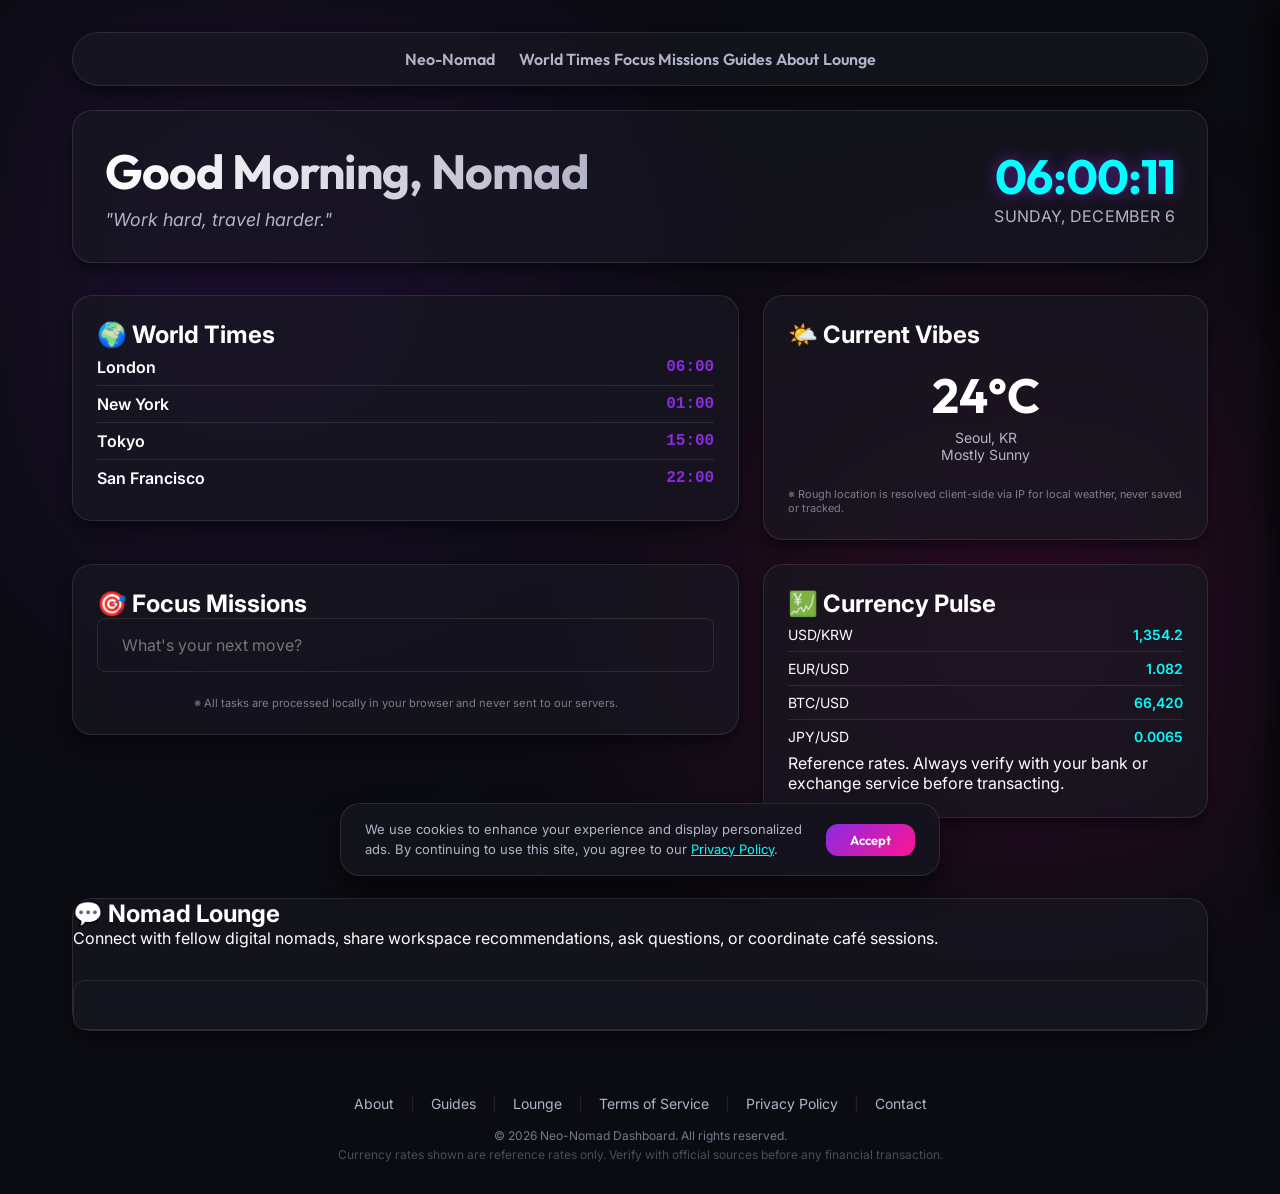
==== commit 31ebe8f1: "docs: upgrade content and implement AdSense policies" ====
--- a/index.html
+++ b/index.html
@@ -93,6 +93,9 @@
                         <span id="condition">Mostly Sunny</span>
                     </div>
                 </div>
+                <p style="font-size: 0.68rem; color: var(--colors-text-secondary); opacity: 0.65; margin-top: var(--spacing-sm); line-height: 1.3;">
+                    ※ Rough location is resolved client-side via IP for local weather, never saved or tracked.
+                </p>
             </div>
 
             <!-- Focus Missions (Todo) -->
@@ -104,6 +107,9 @@
                 <ul id="todo-list">
                     <!-- Dynamic Content -->
                 </ul>
+                <p style="font-size: 0.7rem; color: var(--colors-text-secondary); opacity: 0.65; margin-top: var(--spacing-sm); text-align: center;">
+                    ※ All tasks are processed locally in your browser and never sent to our servers.
+                </p>
             </div>
 
             <!-- Currency/Finance Card -->
